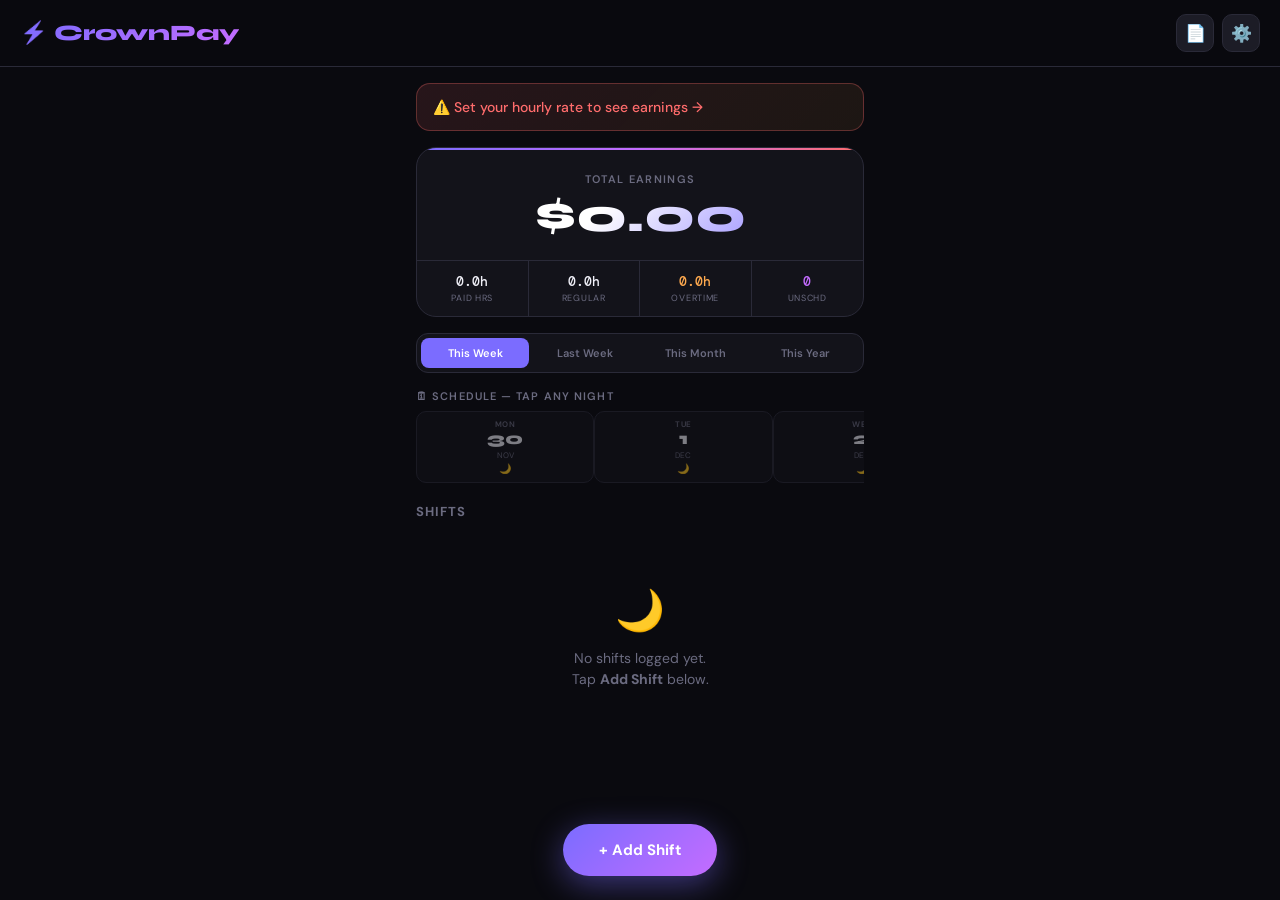
==== index.html @ 30f180b4 "Add files via upload" ====
<!DOCTYPE html>
<html lang="en">
<head>
<meta charset="UTF-8">
<meta name="viewport" content="width=device-width, initial-scale=1.0, viewport-fit=cover">
<meta name="apple-mobile-web-app-capable" content="yes">
<meta name="apple-mobile-web-app-status-bar-style" content="black-translucent">
<meta name="apple-mobile-web-app-title" content="CrownPay">
<meta name="theme-color" content="#0a0a0f">
<title>CrownPay</title>
<link href="https://fonts.googleapis.com/css2?family=DM+Mono:wght@400;500&family=Syne:wght@700;800&family=DM+Sans:wght@400;500;600&display=swap" rel="stylesheet">
<style>
  :root {
    --bg:#0a0a0f;--surface:#13131a;--surface2:#1c1c26;--border:#2a2a38;
    --text:#f0f0f8;--muted:#6b6b80;--accent:#7b6cff;--accent2:#ff6c6c;
    --green:#4fffb0;--orange:#ffaa4f;--purple:#c46cff;
    --safe-top:env(safe-area-inset-top,0px);--safe-bot:env(safe-area-inset-bottom,0px);
  }
  *{box-sizing:border-box;margin:0;padding:0;-webkit-tap-highlight-color:transparent}
  body{font-family:'DM Sans',sans-serif;background:var(--bg);color:var(--text);min-height:100dvh;overflow-x:hidden}
  .header{position:sticky;top:0;z-index:100;background:rgba(10,10,15,.85);backdrop-filter:blur(20px);-webkit-backdrop-filter:blur(20px);padding:calc(var(--safe-top) + 14px) 20px 14px;border-bottom:1px solid var(--border);display:flex;align-items:center;justify-content:space-between}
  .header h1{font-family:'Syne',sans-serif;font-size:22px;font-weight:800;background:linear-gradient(135deg,var(--accent),var(--purple));-webkit-background-clip:text;-webkit-text-fill-color:transparent;background-clip:text}
  .icon-btn{width:38px;height:38px;border-radius:10px;background:var(--surface2);border:1px solid var(--border);color:var(--text);font-size:17px;display:flex;align-items:center;justify-content:center;cursor:pointer}
  .icon-btn:active{background:var(--border)}
  .main{padding:16px 16px calc(100px + var(--safe-bot));display:flex;flex-direction:column;gap:16px;max-width:480px;margin:0 auto}
  .rate-warning{background:linear-gradient(135deg,rgba(255,108,108,.12),rgba(255,170,79,.08));border:1px solid rgba(255,108,108,.3);border-radius:14px;padding:14px 16px;display:flex;align-items:center;gap:10px;cursor:pointer}
  .rate-warning span{font-size:14px;color:var(--accent2);font-weight:500}
  .summary-card{background:var(--surface);border:1px solid var(--border);border-radius:20px;overflow:hidden;position:relative}
  .summary-card::before{content:'';position:absolute;top:0;left:0;right:0;height:2px;background:linear-gradient(90deg,var(--accent),var(--purple),var(--accent2))}
  .summary-top{padding:24px 20px 20px;text-align:center}
  .summary-label{font-size:11px;font-weight:600;letter-spacing:.12em;text-transform:uppercase;color:var(--muted);margin-bottom:6px}
  .summary-amount{font-family:'Syne',sans-serif;font-size:48px;font-weight:800;line-height:1;background:linear-gradient(135deg,#fff 40%,var(--accent));-webkit-background-clip:text;-webkit-text-fill-color:transparent;background-clip:text}
  .summary-stats{display:grid;grid-template-columns:repeat(4,1fr);border-top:1px solid var(--border)}
  .stat-cell{padding:12px 8px;text-align:center;border-right:1px solid var(--border)}
  .stat-cell:last-child{border-right:none}
  .stat-val{font-family:'DM Mono',monospace;font-size:13px;font-weight:500;color:var(--text)}
  .stat-val.ot{color:var(--orange)}.stat-val.unsc{color:var(--purple)}
  .stat-lbl{font-size:9px;color:var(--muted);text-transform:uppercase;letter-spacing:.08em;margin-top:2px}
  .period-tabs{display:grid;grid-template-columns:repeat(4,1fr);background:var(--surface);border:1px solid var(--border);border-radius:12px;padding:4px;gap:2px}
  .period-tab{padding:8px 4px;text-align:center;border-radius:8px;font-size:11px;font-weight:600;color:var(--muted);cursor:pointer;user-select:none;transition:all .15s}
  .period-tab.active{background:var(--accent);color:#fff}
  .strip-label{font-size:11px;font-weight:600;letter-spacing:.1em;text-transform:uppercase;color:var(--muted);margin-bottom:8px}
  .strip-scroll{display:flex;overflow-x:auto;padding-bottom:4px;scrollbar-width:none;scroll-snap-type:x mandatory;-webkit-overflow-scrolling:touch}
  .strip-scroll::-webkit-scrollbar{display:none}
  .strip-week{flex-shrink:0;width:calc(100vw - 32px);display:flex;scroll-snap-align:start}
  .strip-day{flex-shrink:0;width:calc((100vw - 32px)/7);height:72px;background:var(--surface);border:1px solid var(--border);border-radius:10px;display:flex;flex-direction:column;align-items:center;justify-content:center;gap:1px;cursor:pointer;transition:transform .1s}
  .strip-day:active{transform:scale(.93)}
  .strip-day.today{border-color:var(--accent)}
  .strip-day.strip-past{opacity:.5}
  .strip-day.strip-logged{border-color:var(--green);background:rgba(79,255,176,.08)}
  .strip-day.strip-ot{border-color:var(--purple);background:rgba(196,108,255,.08)}
  .strip-day.strip-b{opacity:.3}
  .strip-dow{font-size:8px;font-weight:600;color:var(--muted);letter-spacing:.04em}
  .strip-num{font-family:'Syne',sans-serif;font-size:17px;font-weight:800;line-height:1.1}
  .strip-mon{font-size:8px;color:var(--muted)}
  .strip-moon{font-size:10px;margin-top:1px}
  .section-header{font-size:13px;font-weight:700;letter-spacing:.08em;text-transform:uppercase;color:var(--muted)}
  .shift-card{background:var(--surface);border:1px solid var(--border);border-radius:16px;padding:14px;display:flex;gap:12px;align-items:center;position:relative;overflow:hidden;cursor:pointer;margin-bottom:10px;transition:transform .1s}
  .shift-card:active{transform:scale(.98)}
  .shift-card.unscheduled{border-color:rgba(196,108,255,.35)}
  .shift-card.unscheduled::before,.shift-card.has-ot::before{content:'';position:absolute;left:0;top:0;bottom:0;width:3px}
  .shift-card.unscheduled::before{background:var(--purple)}
  .shift-card.has-ot::before{background:var(--orange)}
  .date-badge{flex-shrink:0;width:46px;text-align:center}
  .date-badge .dow{font-size:9px;font-weight:700;color:var(--muted);letter-spacing:.1em}
  .date-badge .day{font-family:'Syne',sans-serif;font-size:24px;font-weight:800;line-height:1.1}
  .date-badge .mon{font-size:9px;color:var(--muted)}
  .shift-divider{width:1px;background:var(--border);align-self:stretch;flex-shrink:0}
  .shift-info{flex:1;min-width:0}
  .shift-time{font-size:14px;font-weight:600;display:flex;align-items:center;gap:6px;flex-wrap:wrap}
  .badge{font-size:9px;font-weight:700;padding:2px 7px;border-radius:20px}
  .badge-ot{background:rgba(255,170,79,.15);color:var(--orange);border:1px solid rgba(255,170,79,.3)}
  .badge-unsc{background:rgba(196,108,255,.15);color:var(--purple);border:1px solid rgba(196,108,255,.3)}
  .shift-hrs{font-size:12px;color:var(--muted);margin-top:3px;font-family:'DM Mono',monospace}
  .shift-note{font-size:11px;color:var(--muted);margin-top:2px;white-space:nowrap;overflow:hidden;text-overflow:ellipsis}
  .shift-pay{text-align:right;flex-shrink:0}
  .shift-pay-amount{font-family:'Syne',sans-serif;font-size:16px;font-weight:700}
  .shift-pay-type{font-size:9px;color:var(--muted);margin-top:2px}
  .empty{text-align:center;padding:48px 20px;color:var(--muted)}
  .empty .emoji{font-size:40px;margin-bottom:12px}
  .empty p{font-size:14px;line-height:1.5}
  .fab{position:fixed;bottom:calc(24px + var(--safe-bot));left:50%;transform:translateX(-50%);z-index:200;background:linear-gradient(135deg,var(--accent),var(--purple));color:#fff;border:none;font-family:'DM Sans',sans-serif;font-size:15px;font-weight:700;padding:16px 36px;border-radius:100px;cursor:pointer;box-shadow:0 8px 32px rgba(123,108,255,.45);display:flex;align-items:center;gap:8px;white-space:nowrap}
  .fab:active{transform:translateX(-50%) scale(.96)}
  .modal-overlay{position:fixed;inset:0;z-index:300;background:rgba(0,0,0,.7);backdrop-filter:blur(6px);-webkit-backdrop-filter:blur(6px);display:flex;align-items:flex-end;justify-content:center;opacity:0;pointer-events:none;transition:opacity .25s}
  .modal-overlay.open{opacity:1;pointer-events:all}
  .modal{width:100%;max-width:480px;background:var(--surface);border-radius:24px 24px 0 0;border:1px solid var(--border);border-bottom:none;padding-bottom:var(--safe-bot);transform:translateY(100%);transition:transform .3s cubic-bezier(.32,.72,0,1);max-height:92dvh;display:flex;flex-direction:column}
  .modal-overlay.open .modal{transform:translateY(0)}
  .modal-handle{width:36px;height:4px;background:var(--border);border-radius:2px;margin:12px auto 0}
  .modal-header{display:flex;align-items:center;justify-content:space-between;padding:16px 20px 12px;border-bottom:1px solid var(--border);flex-shrink:0}
  .modal-title{font-family:'Syne',sans-serif;font-size:18px;font-weight:800}
  .modal-close{width:32px;height:32px;border-radius:50%;background:var(--surface2);border:none;color:var(--muted);font-size:18px;cursor:pointer;display:flex;align-items:center;justify-content:center}
  .modal-body{overflow-y:auto;-webkit-overflow-scrolling:touch;padding:16px 20px;flex:1;display:flex;flex-direction:column;gap:16px;min-height:0}
  .form-group{display:flex;flex-direction:column;gap:6px}
  .form-label{font-size:11px;font-weight:700;letter-spacing:.1em;text-transform:uppercase;color:var(--muted)}
  .form-input{background:var(--surface2);border:1px solid var(--border);border-radius:12px;padding:13px 14px;color:var(--text);font-size:16px;font-family:'DM Sans',sans-serif;width:100%;outline:none;-webkit-appearance:none}
  .form-input:focus{border-color:var(--accent)}
  .form-row{display:grid;grid-template-columns:1fr 1fr;gap:10px}
  .pay-preview{background:var(--surface2);border:1px solid var(--border);border-radius:14px;padding:16px;display:flex;justify-content:space-between;align-items:center}
  .pay-preview-label{font-size:10px;text-transform:uppercase;letter-spacing:.1em;color:var(--muted)}
  .pay-preview-amount{font-family:'Syne',sans-serif;font-size:32px;font-weight:800}
  .pay-preview-note{font-size:11px;color:var(--muted);margin-top:4px}
  .pay-preview-hrs-val{font-family:'DM Mono',monospace;font-size:18px;font-weight:500;text-align:right}
  .toggle-row{background:var(--surface2);border:1px solid var(--border);border-radius:14px;padding:14px;display:flex;align-items:center;justify-content:space-between;gap:12px;cursor:pointer}
  .toggle-title{font-size:14px;font-weight:600}
  .toggle-desc{font-size:11px;color:var(--muted);margin-top:2px}
  .toggle-switch{width:48px;height:28px;border-radius:14px;background:var(--border);position:relative;flex-shrink:0;transition:background .2s}
  .toggle-switch.on{background:var(--purple)}
  .toggle-switch::after{content:'';position:absolute;top:3px;left:3px;width:22px;height:22px;border-radius:50%;background:#fff;transition:transform .2s}
  .toggle-switch.on::after{transform:translateX(20px)}
  .crew-indicator{display:flex;align-items:center;gap:6px;padding:8px 12px;border-radius:8px;font-size:12px;font-weight:500}
  .crew-indicator.scheduled{background:rgba(79,255,176,.08);color:var(--green)}
  .crew-indicator.off{background:rgba(107,107,128,.12);color:var(--muted)}
  .btn-row{display:flex;gap:10px;margin-top:4px}
  .btn{flex:1;padding:15px;border-radius:14px;font-family:'DM Sans',sans-serif;font-size:15px;font-weight:700;border:none;cursor:pointer}
  .btn:active{opacity:.8}
  .btn-primary{background:linear-gradient(135deg,var(--accent),var(--purple));color:#fff}
  .btn-secondary{background:var(--surface2);border:1px solid var(--border);color:var(--text)}
  .btn-danger{background:rgba(255,108,108,.15);border:1px solid rgba(255,108,108,.3);color:var(--accent2)}
  .rate-input-row{display:flex;align-items:center;gap:4px;background:var(--surface2);border:1px solid var(--border);border-radius:12px;padding:10px 14px}
  .rate-symbol{font-family:'Syne',sans-serif;font-size:24px;color:var(--muted)}
  .rate-input{flex:1;background:none;border:none;outline:none;font-family:'Syne',sans-serif;font-size:30px;font-weight:800;color:var(--text);width:100%}
  .rules-grid{display:flex;flex-direction:column;gap:8px}
  .rule-row{display:flex;align-items:center;gap:10px;padding:10px 12px;background:var(--surface2);border-radius:10px}
  .rule-icon{font-size:16px;width:24px;text-align:center}
  .rule-title{font-size:13px;font-weight:600}
  .rule-detail{font-size:11px;color:var(--muted);margin-top:1px}
  .preview-table{display:flex;flex-direction:column;gap:6px}
  .preview-row{display:flex;justify-content:space-between;align-items:center;padding:10px 12px;background:var(--surface2);border-radius:10px}
  .preview-row-label{font-size:13px;color:var(--muted)}
  .preview-row-val{font-family:'DM Mono',monospace;font-size:13px;font-weight:500}
  .section-divider{height:1px;background:var(--border)}
  .text-purple{color:var(--purple)}

  /* ── Union-Style Calendar ── */
  .cal-wrap { display: flex; flex-direction: column; background: #f7f5f0; border-radius: 14px; overflow: hidden; border: 2px solid #333; }
  .cal-header { display: flex; align-items: center; justify-content: space-between; padding: 10px 12px 8px; background: #f7f5f0; }
  .cal-title { font-family: 'Syne', sans-serif; font-size: 18px; font-weight: 800; color: #111; }
  .cal-nav { display: flex; gap: 6px; }
  .cal-nav-btn { width: 30px; height: 30px; border-radius: 6px; background: #ebe9e4; border: 1px solid #bbb; color: #111; font-size: 16px; cursor: pointer; display: flex; align-items: center; justify-content: center; font-weight: 700; }
  .cal-nav-btn:active { background: #d5d3ce; }
  .cal-dow-row { display: grid; grid-template-columns: repeat(7, 1fr); border-top: 2px solid #333; border-bottom: 1px solid #ccc; background: #ebe9e4; }
  .cal-dow { text-align: center; font-size: 9px; font-weight: 800; color: #444; letter-spacing: 0.06em; padding: 5px 0; border-right: 1px solid #bbb; }
  .cal-dow:last-child { border-right: none; }
  .cal-grid { display: grid; grid-template-columns: repeat(7, 1fr); border-top: 1px solid #bbb; }
  .cal-day { aspect-ratio: 1/1; width: 100%; min-width: 0; display: flex; flex-direction: column; align-items: center; justify-content: center; gap: 1px; cursor: pointer; position: relative; border-right: 1px solid #ddd; border-bottom: 1px solid #ddd; background: #f7f5f0; overflow: hidden; transition: opacity 0.1s; }
  .cal-day:nth-child(7n) { border-right: none; }
  .cal-day:active { opacity: 0.6; }
  .cal-day.cal-empty { background: #edeae4; cursor: default; pointer-events: none; }
  .cal-day.today { box-shadow: inset 0 0 0 2px #7b6cff; }
  .cal-day.a-crew { background: #fff0f0; }
  .cal-day.a-crew .cal-day-num { color: #cc0000; }
  .cal-day.a-logged { background: #fff0f0; }
  .cal-day.a-logged .cal-day-num { color: #cc0000; }
  .cal-day.b-crew { background: #f0f3ff; }
  .cal-day.b-crew .cal-day-num { color: #0044cc; }
  .cal-day.ot-day { background: #fffae8; box-shadow: inset 0 0 0 2px #cc9900; }
  .cal-day.ot-day .cal-day-num { color: #886600; }
  .cal-day-num { font-family: 'Syne', sans-serif; font-size: 14px; font-weight: 800; line-height: 1; }
  .cal-day-pay { font-size: 6px; font-weight: 700; color: #555; font-family: 'DM Mono', monospace; line-height: 1.3; }
  .cal-day-icon { font-size: 8px; line-height: 1; }
  .cal-legend { display: flex; gap: 10px; flex-wrap: wrap; padding: 8px 12px; background: #ebe9e4; border-top: 1px solid #ccc; justify-content: center; }
  .cal-legend-item { display: flex; align-items: center; gap: 4px; font-size: 9px; color: #444; font-weight: 600; }
  .cal-legend-dot { width: 8px; height: 8px; border-radius: 50%; flex-shrink: 0; }

  /* ── Paystub ── */
  .ps-wrap { background: #f7f5f0; color: #111; border-radius: 14px; overflow: hidden; border: 2px solid #333; font-family: 'DM Sans', sans-serif; flex-shrink: 0; }
  .ps-banner { background: linear-gradient(180deg, #c4a55a, #b39248); padding: 18px 16px; text-align: center; border-bottom: 2px solid #333; }
  .ps-banner-title { font-family: 'Syne', sans-serif; font-size: 24px; font-weight: 800; color: #1a4a1a; letter-spacing: 0.02em; }
  .ps-banner-sub { font-size: 9px; color: #1a4a1a; margin-top: 2px; font-weight: 600; }
  .ps-company { padding: 8px 12px; font-size: 10px; text-align: center; color: #333; background: #f7f5f0; border-bottom: 1px solid #ccc; }
  .ps-section-title { background: #c4a55a; color: #1a1a1a; padding: 6px 12px; font-size: 11px; font-weight: 800; letter-spacing: 0.05em; text-align: center; border-bottom: 1px solid #333; }
  .ps-grid-header { display: grid; padding: 6px 12px; font-size: 10px; font-weight: 700; color: #333; border-bottom: 1px solid #ccc; background: #ebe9e4; }
  .ps-grid-row { display: grid; padding: 5px 12px; font-size: 11px; color: #111; border-bottom: 1px solid #e5e3de; }
  .ps-grid-row:nth-child(even) { background: #f0eee8; }
  .ps-grid-row.total { font-weight: 800; border-top: 2px solid #333; background: #ebe9e4 !important; }
  .ps-info-grid { grid-template-columns: 1fr 1fr; gap: 8px; }
  .ps-check-grid { grid-template-columns: 1fr 1fr 1fr; gap: 4px; }
  .ps-earn-header { grid-template-columns: 1.5fr 1fr 1fr; }
  .ps-earn-row { grid-template-columns: 1.5fr 1fr 1fr; }
  .ps-ded-header { grid-template-columns: 2fr 1fr; }
  .ps-ded-row { grid-template-columns: 2fr 1fr; }
  .ps-label { font-size: 9px; color: #666; text-transform: uppercase; letter-spacing: 0.05em; }
  .ps-value { font-size: 12px; color: #111; font-weight: 600; }
  .ps-numeric { text-align: right; font-family: 'DM Mono', monospace; }
  .ps-net-pay {
    background: #1a4a1a; color: #fff; padding: 14px 16px; text-align: center;
    border-top: 2px solid #333;
  }
  .ps-net-pay-label { font-size: 10px; letter-spacing: 0.1em; opacity: 0.85; }
  .ps-net-pay-amount { font-family: 'Syne', sans-serif; font-size: 30px; font-weight: 800; margin-top: 2px; }
  .ps-note { font-size: 10px; color: #888; padding: 8px 12px; background: #ebe9e4; border-top: 1px solid #ccc; text-align: center; font-style: italic; }
</style>
</head>
<body>

<div class="header">
  <h1>⚡ CrownPay</h1>
  <div style="display:flex; gap:8px;">
    <button class="icon-btn" onclick="openPaystub()" title="Paystub">📄</button>
    <button class="icon-btn" onclick="openSettings()" title="Settings">⚙️</button>
  </div>
</div>

<div class="main">
  <div class="rate-warning" id="rateWarning" onclick="openSettings()" style="display:none">
    <span>⚠️ Set your hourly rate to see earnings →</span>
  </div>

  <div class="summary-card">
    <div class="summary-top">
      <div class="summary-label">Total Earnings</div>
      <div class="summary-amount" id="totalEarnings">$0.00</div>
    </div>
    <div class="summary-stats">
      <div class="stat-cell"><div class="stat-val" id="statPaidHrs">0.0h</div><div class="stat-lbl">Paid Hrs</div></div>
      <div class="stat-cell"><div class="stat-val" id="statRegHrs">0.0h</div><div class="stat-lbl">Regular</div></div>
      <div class="stat-cell"><div class="stat-val ot" id="statOtHrs">0.0h</div><div class="stat-lbl">Overtime</div></div>
      <div class="stat-cell"><div class="stat-val unsc" id="statUnsc">0</div><div class="stat-lbl">Unschd</div></div>
    </div>
  </div>

  <div class="period-tabs" id="periodTabs">
    <div class="period-tab active" data-period="week">This Week</div>
    <div class="period-tab" data-period="last">Last Week</div>
    <div class="period-tab" data-period="month">This Month</div>
    <div class="period-tab" data-period="year">This Year</div>
  </div>

  <div id="scheduleContainer">
    <!-- Filled dynamically: strip or calendar depending on period -->
  </div>

  <div class="section-header">Shifts</div>
  <div id="shiftList"></div>
</div>

<button class="fab" onclick="openAddShift()">+ Add Shift</button>

<!-- Shift Modal -->
<div class="modal-overlay" id="shiftModal">
  <div class="modal">
    <div class="modal-handle"></div>
    <div class="modal-header">
      <div class="modal-title" id="shiftModalTitle">Add Shift</div>
      <button class="modal-close" onclick="closeShiftModal()">✕</button>
    </div>
    <div class="modal-body">
      <div class="pay-preview">
        <div>
          <div class="pay-preview-label">Estimated Pay</div>
          <div class="pay-preview-amount" id="previewAmount">$0.00</div>
          <div class="pay-preview-note" id="previewNote">Set your rate in Settings</div>
        </div>
        <div>
          <div class="pay-preview-label">Paid Hrs</div>
          <div class="pay-preview-hrs-val" id="previewHrs">0.0h</div>
        </div>
      </div>
      <div class="form-group">
        <div class="form-label">Shift Date (Night Starting)</div>
        <input type="date" class="form-input" id="shiftDate">
        <div class="crew-indicator scheduled" id="crewIndicator"><span>✓</span> A Crew scheduled night</div>
      </div>
      <div class="form-row">
        <div class="form-group">
          <div class="form-label">Start Time</div>
          <input type="time" class="form-input" id="shiftStart" value="18:00">
        </div>
        <div class="form-group">
          <div class="form-label">End Time</div>
          <input type="time" class="form-input" id="shiftEnd" value="06:00">
        </div>
      </div>
      <div class="toggle-row" onclick="toggleUnscheduled()">
        <div>
          <div class="toggle-title text-purple">⭐ Unscheduled Day</div>
          <div class="toggle-desc">Called in on a day off — paid at 1.75×</div>
        </div>
        <div class="toggle-switch" id="unscheduledSwitch"></div>
      </div>
      <div class="form-group">
        <div class="form-label">Note (optional)</div>
        <input type="text" class="form-input" id="shiftNote" placeholder="e.g. Holiday call-in...">
      </div>
      <div class="btn-row">
        <button class="btn btn-secondary" onclick="closeShiftModal()">Cancel</button>
        <button class="btn btn-primary" onclick="saveShift()">Save Shift</button>
      </div>
      <button class="btn btn-danger" id="shiftDeleteBtn" onclick="deleteShift()" style="display:none;width:100%;margin-top:4px">🗑 Delete Shift</button>
    </div>
  </div>
</div>

<!-- Settings Modal -->
<div class="modal-overlay" id="settingsModal">
  <div class="modal">
    <div class="modal-handle"></div>
    <div class="modal-header">
      <div class="modal-title">⚙️ Settings</div>
      <button class="modal-close" onclick="closeSettings()">✕</button>
    </div>
    <div class="modal-body">
      <div class="form-group">
        <div class="form-label">Your Hourly Rate</div>
        <div class="rate-input-row">
          <div class="rate-symbol">$</div>
          <input type="number" class="rate-input" id="rateInput" placeholder="0.00" step="0.01" min="0" inputmode="decimal">
        </div>
      </div>
      <div>
        <div class="form-label" style="margin-bottom:8px">Pay Preview</div>
        <div class="preview-table" id="previewTable"></div>
      </div>
      <div class="section-divider"></div>
      <div>
        <div class="form-label" style="margin-bottom:8px">Union Rules</div>
        <div class="rules-grid">
          <div class="rule-row"><div class="rule-icon">🌙</div><div><div class="rule-title">Shift Hours</div><div class="rule-detail">6 PM → 6 AM (12 hrs gross)</div></div></div>
          <div class="rule-row"><div class="rule-icon">☕</div><div><div class="rule-title">Unpaid Break</div><div class="rule-detail">30 min deducted → 11.5 hrs paid</div></div></div>
          <div class="rule-row"><div class="rule-icon">⚡</div><div><div class="rule-title">Overtime</div><div class="rule-detail">1.5× after 8 hrs/shift</div></div></div>
          <div class="rule-row"><div class="rule-icon">⭐</div><div><div class="rule-title">Unscheduled Day</div><div class="rule-detail">1.75× flat rate for full shift</div></div></div>
          <div class="rule-row"><div class="rule-icon">📅</div><div><div class="rule-title">Pay Period</div><div class="rule-detail">Monday → Sunday</div></div></div>
          <div class="rule-row"><div class="rule-icon">🔄</div><div><div class="rule-title">A Crew Rotation</div><div class="rule-detail">4 ON / 4 OFF from May 14, 2026</div></div></div>
        </div>
      </div>
      <div class="btn-row">
        <button class="btn btn-secondary" onclick="closeSettings()">Cancel</button>
        <button class="btn btn-primary" onclick="saveSettings()">Save</button>
      </div>
      <div class="section-divider"></div>
      <div>
        <div class="form-label" style="margin-bottom:8px">Danger Zone</div>
        <div style="background:var(--surface2);border:1px solid var(--border);border-radius:12px;padding:14px;display:flex;flex-direction:column;gap:8px;margin-bottom:10px">
          <div style="display:flex;align-items:center;gap:8px">
            <span style="font-size:16px">💾</span>
            <div>
              <div style="font-size:13px;font-weight:600">Backup & Restore</div>
              <div style="font-size:11px;color:var(--muted);margin-top:1px">Export your shifts or import a backup</div>
            </div>
          </div>
          <div style="display:flex;gap:8px">
            <button class="btn btn-secondary" style="flex:1" onclick="exportData()">📤 Export</button>
            <button class="btn btn-secondary" style="flex:1" onclick="document.getElementById('importFile').click()">📥 Import</button>
          </div>
          <input type="file" id="importFile" accept=".json" style="display:none" onchange="importData(event)">
        </div>
        <div style="background:rgba(255,108,108,.06);border:1px solid rgba(255,108,108,.2);border-radius:12px;padding:14px;display:flex;flex-direction:column;gap:8px">
          <div style="display:flex;align-items:center;gap:8px">
            <span style="font-size:16px">🗑</span>
            <div>
              <div style="font-size:13px;font-weight:600;color:var(--accent2)">Reset All Data</div>
              <div style="font-size:11px;color:var(--muted);margin-top:1px">Permanently deletes all shifts and your hourly rate</div>
            </div>
          </div>
          <button class="btn btn-danger" style="width:100%" onclick="resetAllData()">🗑 Reset Everything</button>
        </div>
      </div>
    </div>
  </div>
</div>

<script>
let state = { hourlyRate:0, shifts:[], period:'week', prevPeriod:'week', editingId:null, unscheduled:false, calMonth:new Date().getMonth(), calYear:new Date().getFullYear() };
const CREW_ANCHOR = new Date(2026,4,14);

function startOfDay(d){ return new Date(d.getFullYear(),d.getMonth(),d.getDate()); }

function isScheduledDay(date){
  const diff = Math.round((startOfDay(date) - startOfDay(CREW_ANCHOR))/86400000);
  return (((diff%8)+8)%8)<4;
}

function dateToStr(d){
  return `${d.getFullYear()}-${String(d.getMonth()+1).padStart(2,'0')}-${String(d.getDate()).padStart(2,'0')}`;
}

function getShiftByDate(dateStr){
  return state.shifts.find(s=>s.date===dateStr&&!s.isUnscheduled);
}

function calcPaidHours(startStr,endStr){
  const [sh,sm]=startStr.split(':').map(Number);
  const [eh,em]=endStr.split(':').map(Number);
  let gross=(eh*60+em)-(sh*60+sm);
  if(gross<=0) gross+=1440;
  return Math.max(0,gross/60-0.5);
}

function calcEarnings(paidHours,rate,isScheduled){
  if(!rate||rate<=0) return 0;
  if(!isScheduled) return paidHours*rate*1.75;
  if(paidHours<=8) return paidHours*rate;
  return (8*rate)+((paidHours-8)*rate*1.5);
}

function otHours(paidHours,isUnscheduled){
  return isUnscheduled?0:Math.max(0,paidHours-8);
}

function getThisWeekMonday(){
  const today=startOfDay(new Date());
  const day=today.getDay();
  const diff=day===0?-6:1-day;
  return new Date(today.getTime()+diff*86400000);
}

function filterShifts(shifts,period){
  const today=startOfDay(new Date());
  const mon=getThisWeekMonday();
  const nextMon=new Date(mon.getTime()+7*86400000);
  const lastMon=new Date(mon.getTime()-7*86400000);
  const now=new Date();
  return shifts.filter(s=>{
    const d=startOfDay(new Date(s.date+'T12:00:00'));
    switch(period){
      case 'week':  return d>=mon&&d<nextMon; // full week including future shifts
      case 'last':  return d>=lastMon&&d<mon;
      case 'month': return d>=new Date(now.getFullYear(),now.getMonth(),1)&&d<=today;
      case 'year':  return d>=new Date(now.getFullYear(),0,1)&&d<=today;
      default: return true;
    }
  });
}

function save(){
  localStorage.setItem('crownpay_shifts',JSON.stringify(state.shifts));
  localStorage.setItem('crownpay_rate',String(state.hourlyRate));
}

function load(){
  const r=localStorage.getItem('crownpay_rate');
  if(r) state.hourlyRate=parseFloat(r);
  const s=localStorage.getItem('crownpay_shifts');
  if(s) state.shifts=JSON.parse(s);
}

function autoPopulateCrewShifts(){
  const today=startOfDay(new Date());
  const start=new Date(today.getFullYear(),0,1);
  const end=new Date(today.getFullYear(),today.getMonth()+2,0);
  let cur=new Date(start);
  while(cur<=end){
    if(isScheduledDay(cur)){
      const dateStr=dateToStr(cur);
      if(!state.shifts.find(s=>s.date===dateStr&&!s.isUnscheduled)){
        state.shifts.push({
          id:crypto.randomUUID(),date:dateStr,
          startTime:'18:00',endTime:'06:00',
          startDisplay:'6:00 PM',endDisplay:'6:00 AM',
          paidHours:11.5,isUnscheduled:false,note:'',
        });
      }
    }
    cur=new Date(cur.getTime()+86400000);
  }
  state.shifts.sort((a,b)=>new Date(a.date)-new Date(b.date));
}

function fmt(n){ return new Intl.NumberFormat('en-US',{style:'currency',currency:'USD'}).format(n); }

function fmtDate(dateStr){
  const d=new Date(dateStr+'T12:00:00');
  return {
    dow:d.toLocaleDateString('en-US',{weekday:'short'}).toUpperCase(),
    day:d.getDate(),
    mon:d.toLocaleDateString('en-US',{month:'short'}).toUpperCase(),
  };
}

function renderSummary(){
  const visible=filterShifts(state.shifts,state.period);
  let te=0,tp=0,tr=0,tot=0,uc=0;
  visible.forEach(s=>{
    te+=calcEarnings(s.paidHours,state.hourlyRate,!s.isUnscheduled);
    tp+=s.paidHours;
    const ot=otHours(s.paidHours,s.isUnscheduled);
    tot+=ot;
    tr+=s.isUnscheduled?s.paidHours:Math.min(s.paidHours,8);
    if(s.isUnscheduled) uc++;
  });
  document.getElementById('totalEarnings').textContent=fmt(te);
  document.getElementById('statPaidHrs').textContent=tp.toFixed(1)+'h';
  document.getElementById('statRegHrs').textContent=tr.toFixed(1)+'h';
  document.getElementById('statOtHrs').textContent=tot.toFixed(1)+'h';
  document.getElementById('statUnsc').textContent=uc;
  document.getElementById('rateWarning').style.display=state.hourlyRate>0?'none':'flex';
}

function renderSchedule(){
  if(state.period==='month'){
    renderCalendar();
  } else {
    // Only re-render strip if not already showing, otherwise just scroll
    const existing=document.getElementById('scheduleStrip');
    if(!existing){
      renderStrip();
    } else {
      scrollStripToPeriod();
    }
  }
}

function scrollStripToPeriod(){
  const thisMonday=getThisWeekMonday();
  const targetDate = state.period==='last'
    ? new Date(thisMonday.getTime()-7*86400000)
    : startOfDay(new Date());
  const targetMs=startOfDay(targetDate).getTime();
  // Find the week div that contains the target date
  const allWeeks=document.querySelectorAll('.strip-week');
  allWeeks.forEach(w=>{
    const days=w.querySelectorAll('.strip-day');
    days.forEach(d=>{
      const onclick=d.getAttribute('onclick')||'';
      const match=onclick.match(/'(\d{4}-\d{2}-\d{2})'/);
      if(match){
        const dayMs=startOfDay(new Date(match[1]+'T12:00:00')).getTime();
        if(dayMs===targetMs){
          w.scrollIntoView({inline:'start',block:'nearest',behavior:'smooth'});
        }
      }
    });
  });
}

function renderStrip(){
  const container=document.getElementById('scheduleContainer');
  container.innerHTML=`<div class="strip-label">🗓 Schedule — Tap Any Night</div><div class="strip-scroll" id="scheduleStrip"></div>`;
  const strip=document.getElementById('scheduleStrip');
  const today=startOfDay(new Date());
  const todayMs=today.getTime();
  // Determine which date to snap to based on period
  const snapToDate = state.period==='last'
    ? new Date(getThisWeekMonday().getTime() - 7*86400000)
    : today;
  const snapMs = startOfDay(snapToDate).getTime();
  const start=new Date(today.getFullYear(),today.getMonth()-1,1);
  const end=new Date(today.getFullYear(),today.getMonth()+3,0);
  const firstMon=new Date(start);
  const sd=firstMon.getDay();
  firstMon.setDate(firstMon.getDate()-(sd===0?6:sd-1));
  const weeks=[];
  let cur=new Date(firstMon);
  while(cur<=end){
    const week=[];
    for(let i=0;i<7;i++){week.push(new Date(cur));cur=new Date(cur.getTime()+86400000);}
    weeks.push(week);
  }
  let html='';
  let todayWi=0;
  let snapWi=0;
  weeks.forEach((week,wi)=>{
    html+=`<div class="strip-week" id="week-${wi}">`;
    week.forEach(d=>{
      const ms=d.getTime();
      const isToday=ms===todayMs;
      const isPast=ms<todayMs;
      if(isToday) todayWi=wi;
      if(startOfDay(d).getTime()===snapMs) snapWi=wi;
      const dateStr=dateToStr(d);
      const isA=isScheduledDay(d);
      const logged=getShiftByDate(dateStr);
      const unsc=state.shifts.find(s=>s.date===dateStr&&s.isUnscheduled);
      const dow=d.toLocaleDateString('en-US',{weekday:'short'}).toUpperCase();
      const day=d.getDate();
      const mon=d.toLocaleDateString('en-US',{month:'short'}).toUpperCase();
      let cls='strip-day',icon='—';
      if(unsc){cls+=' strip-ot';icon='⭐';}
      else if(isA&&logged){cls+=' strip-logged';icon='✓';}
      else if(isA){icon='🌙';if(isPast)cls+=' strip-past';}
      else{cls+=' strip-b';icon='·';}
      if(isToday) cls+=' today';
      html+=`<div class="${cls}" onclick="stripDayTapped('${dateStr}')">
        <div class="strip-dow">${dow}</div>
        <div class="strip-num">${day}</div>
        <div class="strip-mon">${mon}</div>
        <div class="strip-moon">${icon}</div>
      </div>`;
    });
    html+=`</div>`;
  });
  strip.innerHTML=html;
  requestAnimationFrame(()=>{
    const targetWi = state.period==='last' ? snapWi : todayWi;
    const el=document.getElementById('week-'+targetWi);
    if(el) el.scrollIntoView({inline:'start',block:'nearest',behavior:'smooth'});
  });
}

function calNav(dir){
  state.calMonth+=dir;
  if(state.calMonth>11){state.calMonth=0;state.calYear++;}
  if(state.calMonth<0){state.calMonth=11;state.calYear--;}
  renderCalendar();
}

function renderCalendar(){
  const container=document.getElementById('scheduleContainer');
  const today=startOfDay(new Date());
  const yr=state.calYear, mo=state.calMonth;
  const monthName=new Date(yr,mo,1).toLocaleDateString('en-US',{month:'long',year:'numeric'});

  // Days in month, first day of week (Mon=0)
  const firstDay=new Date(yr,mo,1);
  const lastDay=new Date(yr,mo+1,0);
  // getDay(): 0=Sun,1=Mon,...,6=Sat. We want Mon=0,Tue=1,...,Sun=6
  let startDow = (firstDay.getDay() + 6) % 7;
  const totalDays=lastDay.getDate();

  // Build grid cells
  const cells=[];
  for(let i=0;i<startDow;i++) cells.push(null); // empty
  for(let d=1;d<=totalDays;d++) cells.push(new Date(yr,mo,d));
  // Pad to complete last row
  while(cells.length%7!==0) cells.push(null);

  const dows=['MON','TUE','WED','THU','FRI','SAT','SUN'];

  let html=`<div class="cal-wrap">
    <div class="cal-header">
      <div class="cal-title">${monthName}</div>
      <div class="cal-nav">
        <button class="cal-nav-btn" onclick="calNav(-1)">‹</button>
        <button class="cal-nav-btn" onclick="calNav(1)">›</button>
      </div>
    </div>
    <div class="cal-dow-row">${dows.map(d=>`<div class="cal-dow">${d}</div>`).join('')}</div>
    <div class="cal-grid">`;

  cells.forEach(d=>{
    if(!d){html+=`<div class="cal-day cal-empty"></div>`;return;}
    const isToday=startOfDay(d).getTime()===today.getTime();
    const dateStr=dateToStr(d);
    const isA=isScheduledDay(d);
    const logged=getShiftByDate(dateStr);
    const unsc=state.shifts.find(s=>s.date===dateStr&&s.isUnscheduled);
    const isPast=startOfDay(d)<=today;

    let cls='cal-day';
    let icon='';
    let payStr='';

    if(unsc){
      cls+=' ot-day'; // yellow like union board
      icon='⭐';
      if(state.hourlyRate>0) payStr=fmtShort(calcEarnings(unsc.paidHours,state.hourlyRate,false));
    } else if(isA&&logged){
      cls+=' a-logged';
      icon='<span style="color:#007700;font-size:9px;font-weight:900">✓</span>';
      if(state.hourlyRate>0) payStr=fmtShort(calcEarnings(logged.paidHours,state.hourlyRate,true));
    } else if(isA){
      cls+=' a-crew';
      icon=isPast?'·':'🌙';
    } else {
      cls+=' b-crew';
      icon='';
    }
    if(isToday) cls+=' today';

    html+=`<div class="${cls}" onclick="stripDayTapped('${dateStr}')">
      <div class="cal-day-num">${d.getDate()}</div>
      ${icon?`<div class="cal-day-icon">${icon}</div>`:''}
      ${payStr?`<div class="cal-day-pay">${payStr}</div>`:''}
    </div>`;
  });

  html+=`</div>
    <div class="cal-legend">
      <div class="cal-legend-item"><div class="cal-legend-dot" style="background:rgba(255,80,80,0.5)"></div>A Crew</div>
      <div class="cal-legend-item"><div class="cal-legend-dot" style="background:rgba(80,140,255,0.5)"></div>B Crew</div>
      <div class="cal-legend-item"><div class="cal-legend-dot" style="background:var(--green)"></div>Logged</div>
      <div class="cal-legend-item"><div class="cal-legend-dot" style="background:var(--purple)"></div>Overtime</div>
    </div>
  </div>`;

  container.innerHTML=html;
}

function fmtShort(n){
  if(n>=1000) return '$'+Math.round(n/100)/10+'k';
  return '$'+Math.round(n);
}

function renderShifts(){
  const list=document.getElementById('shiftList');
  const header=document.querySelector('.section-header');
  // Hide shifts list in month view
  if(state.period==='month'){
    if(header) header.style.display='none';
    list.innerHTML='';
    return;
  }
  if(header) header.style.display='';
  const today=startOfDay(new Date());
  const visible=filterShifts(state.shifts,state.period)
    .filter(s=>state.period==='week' || startOfDay(new Date(s.date+'T12:00:00'))<=today)
    .sort((a,b)=>new Date(a.date)-new Date(b.date));
  if(visible.length===0){
    list.innerHTML=`<div class="empty"><div class="emoji">🌙</div><p>No shifts logged yet.<br>Tap <strong>Add Shift</strong> below.</p></div>`;
    return;
  }
  list.innerHTML=visible.map(s=>{
    const earnings=calcEarnings(s.paidHours,state.hourlyRate,!s.isUnscheduled);
    const ot=otHours(s.paidHours,s.isUnscheduled);
    const{dow,day,mon}=fmtDate(s.date);
    const badge=s.isUnscheduled?`<span class="badge badge-unsc">1.75×</span>`:ot>0?`<span class="badge badge-ot">OT</span>`:'';
    const otNote=(!s.isUnscheduled&&ot>0)?` (${ot.toFixed(1)}h OT)`:'';
    const cls=s.isUnscheduled?'unscheduled':ot>0?'has-ot':'';
    return `<div class="shift-card ${cls}" onclick="openEditShift('${s.id}')">
      <div class="date-badge"><div class="dow">${dow}</div><div class="day">${day}</div><div class="mon">${mon}</div></div>
      <div class="shift-divider"></div>
      <div class="shift-info">
        <div class="shift-time">${s.startDisplay}–${s.endDisplay} ${badge}</div>
        <div class="shift-hrs">${s.paidHours.toFixed(1)} paid hrs${otNote}</div>
        ${s.note?`<div class="shift-note">${s.note}</div>`:''}
      </div>
      <div class="shift-pay">
        <div class="shift-pay-amount">${fmt(earnings)}</div>
        <div class="shift-pay-type">${s.isUnscheduled?'Unscheduled':'Scheduled'}</div>
      </div>
    </div>`;
  }).join('');
}

function renderAll(){ renderSummary(); renderSchedule(); renderShifts(); }

document.getElementById('periodTabs').addEventListener('click',e=>{
  const tab=e.target.closest('.period-tab');
  if(!tab) return;
  document.querySelectorAll('.period-tab').forEach(t=>t.classList.remove('active'));
  tab.classList.add('active');
  state.prevPeriod=state.period;
  state.period=tab.dataset.period;
  // Reset calendar to current month when switching to month view
  if(state.period==='month'){ state.calMonth=new Date().getMonth(); state.calYear=new Date().getFullYear(); }
  renderSummary(); renderSchedule(); renderShifts();

});

function stripDayTapped(dateStr){
  const existing=state.shifts.find(s=>s.date===dateStr);
  if(existing){openEditShift(existing.id);return;}
  const isA=isScheduledDay(new Date(dateStr+'T12:00:00'));
  state.editingId=null; state.unscheduled=!isA;
  document.getElementById('shiftModalTitle').textContent='Add Shift';
  document.getElementById('shiftDate').value=dateStr;
  document.getElementById('shiftStart').value='18:00';
  document.getElementById('shiftEnd').value='06:00';
  document.getElementById('shiftNote').value='';
  document.getElementById('shiftDeleteBtn').style.display='none';
  document.getElementById('unscheduledSwitch').classList.toggle('on',!isA);
  updateCrewIndicator(); updateShiftPreview();
  document.getElementById('shiftModal').classList.add('open');
}

function todayStr(){
  const d=new Date();
  return `${d.getFullYear()}-${String(d.getMonth()+1).padStart(2,'0')}-${String(d.getDate()).padStart(2,'0')}`;
}

function openAddShift(){
  state.editingId=null; state.unscheduled=false;
  document.getElementById('shiftModalTitle').textContent='Add Shift';
  document.getElementById('shiftDate').value=todayStr();
  document.getElementById('shiftStart').value='18:00';
  document.getElementById('shiftEnd').value='06:00';
  document.getElementById('shiftNote').value='';
  document.getElementById('shiftDeleteBtn').style.display='none';
  document.getElementById('unscheduledSwitch').classList.remove('on');
  updateCrewIndicator(); updateShiftPreview();
  document.getElementById('shiftModal').classList.add('open');
}

function openEditShift(id){
  const s=state.shifts.find(s=>s.id===id);
  if(!s) return;
  state.editingId=id; state.unscheduled=s.isUnscheduled;
  document.getElementById('shiftModalTitle').textContent='Edit Shift';
  document.getElementById('shiftDate').value=s.date;
  document.getElementById('shiftStart').value=s.startTime;
  document.getElementById('shiftEnd').value=s.endTime;
  document.getElementById('shiftNote').value=s.note||'';
  document.getElementById('shiftDeleteBtn').style.display='block';
  document.getElementById('unscheduledSwitch').classList.toggle('on',s.isUnscheduled);
  updateCrewIndicator(); updateShiftPreview();
  document.getElementById('shiftModal').classList.add('open');
}

function closeShiftModal(){ document.getElementById('shiftModal').classList.remove('open'); }

function toggleUnscheduled(){
  state.unscheduled=!state.unscheduled;
  document.getElementById('unscheduledSwitch').classList.toggle('on',state.unscheduled);
  updateShiftPreview();
}

function updateCrewIndicator(){
  const v=document.getElementById('shiftDate').value;
  const ind=document.getElementById('crewIndicator');
  if(!v) return;
  const sched=isScheduledDay(new Date(v+'T12:00:00'));
  ind.className='crew-indicator '+(sched?'scheduled':'off');
  ind.innerHTML=sched?'<span>✓</span> A Crew scheduled night':'<span>–</span> Not a scheduled A Crew night';
}

function updateShiftPreview(){
  const s=document.getElementById('shiftStart').value||'18:00';
  const e=document.getElementById('shiftEnd').value||'06:00';
  const paid=calcPaidHours(s,e);
  const earnings=calcEarnings(paid,state.hourlyRate,!state.unscheduled);
  const ot=otHours(paid,state.unscheduled);
  document.getElementById('previewAmount').textContent=fmt(earnings);
  document.getElementById('previewHrs').textContent=paid.toFixed(1)+'h';
  let note='☕ 30 min break deducted';
  if(state.unscheduled) note='⭐ Unscheduled — 1.75× rate';
  else if(ot>0) note=`⚡ ${ot.toFixed(1)}h overtime at 1.5×`;
  document.getElementById('previewNote').textContent=note;
}

['shiftDate','shiftStart','shiftEnd'].forEach(id=>{
  document.getElementById(id).addEventListener('input',()=>{
    if(id==='shiftDate') updateCrewIndicator();
    updateShiftPreview();
  });
});

function saveShift(){
  const date=document.getElementById('shiftDate').value;
  const startStr=document.getElementById('shiftStart').value;
  const endStr=document.getElementById('shiftEnd').value;
  const note=document.getElementById('shiftNote').value.trim();
  if(!date||!startStr||!endStr) return;
  const paid=calcPaidHours(startStr,endStr);
  const f12=t=>{const[h,m]=t.split(':');const hr=parseInt(h);return `${hr%12||12}:${m} ${hr>=12?'PM':'AM'}`;};
  const shift={
    id:state.editingId||crypto.randomUUID(),
    date,startTime:startStr,endTime:endStr,
    startDisplay:f12(startStr),endDisplay:f12(endStr),
    paidHours:paid,isUnscheduled:state.unscheduled,note,
  };
  if(state.editingId){
    const idx=state.shifts.findIndex(s=>s.id===state.editingId);
    if(idx>=0) state.shifts[idx]=shift;
  } else {
    state.shifts.push(shift);
  }
  save(); renderAll(); closeShiftModal();
}

function deleteShift(){
  if(!state.editingId) return;
  if(!confirm('Delete this shift?')) return;
  state.shifts=state.shifts.filter(s=>s.id!==state.editingId);
  save(); renderAll(); closeShiftModal();
}

function openSettings(){
  document.getElementById('rateInput').value=state.hourlyRate>0?state.hourlyRate.toFixed(2):'';
  renderPreviewTable();
  document.getElementById('settingsModal').classList.add('open');
}

function closeSettings(){ document.getElementById('settingsModal').classList.remove('open'); }

function saveSettings(){
  const r=parseFloat(document.getElementById('rateInput').value);
  if(!isNaN(r)&&r>0){
    const first=state.hourlyRate===0;
    state.hourlyRate=r;
    if(first) autoPopulateCrewShifts();
  }
  save(); renderAll(); closeSettings();
}

function renderPreviewTable(){
  const rate=parseFloat(document.getElementById('rateInput').value)||state.hourlyRate;
  const rows=[
    {label:'Standard night (11.5h)',hours:11.5,scheduled:true},
    {label:'Short shift (8h)',hours:8,scheduled:true},
    {label:'Unscheduled (11.5h)',hours:11.5,scheduled:false},
  ];
  document.getElementById('previewTable').innerHTML=rows.map(r=>{
    const pay=calcEarnings(r.hours,rate,r.scheduled);
    return `<div class="preview-row"><span class="preview-row-label">${r.label}</span><span class="preview-row-val ${!r.scheduled?'text-purple':''}">${fmt(pay)}</span></div>`;
  }).join('');
}
document.getElementById('rateInput').addEventListener('input',renderPreviewTable);

function exportData(){
  const backup={version:1,exportedAt:new Date().toISOString(),hourlyRate:state.hourlyRate,shifts:state.shifts};
  const blob=new Blob([JSON.stringify(backup,null,2)],{type:'application/json'});
  const url=URL.createObjectURL(blob);
  const a=document.createElement('a');
  a.href=url; a.download=`crownpay-backup-${new Date().toISOString().slice(0,10)}.json`;
  a.click(); URL.revokeObjectURL(url);
}

function importData(event){
  const file=event.target.files[0];
  if(!file) return;
  const reader=new FileReader();
  reader.onload=e=>{
    try{
      const backup=JSON.parse(e.target.result);
      if(!backup.shifts||!Array.isArray(backup.shifts)){alert('Invalid backup file.');return;}
      const ds=backup.exportedAt?new Date(backup.exportedAt).toLocaleDateString():'backup';
      if(!confirm(`Import ${backup.shifts.length} shifts from ${ds}? New shifts will be merged.`)) return;
      const ids=new Set(state.shifts.map(s=>s.id));
      let added=0;
      backup.shifts.forEach(s=>{if(!ids.has(s.id)){state.shifts.push(s);added++;}});
      if(state.hourlyRate===0&&backup.hourlyRate>0) state.hourlyRate=backup.hourlyRate;
      state.shifts.sort((a,b)=>new Date(a.date)-new Date(b.date));
      save(); renderAll(); closeSettings();
      alert('✅ '+added+' new shifts imported.');
    }catch(err){alert('Could not read file.');}
  };
  reader.readAsText(file);
  event.target.value='';
}

function openPaystub(){
  renderPaystub();
  document.getElementById('paystubModal').classList.add('open');
}

function closePaystub(){
  document.getElementById('paystubModal').classList.remove('open');
}

function renderPaystub(){
  const rate = state.hourlyRate;
  const thisWeekShifts = filterShifts(state.shifts, 'week');

  // Calculate hours and pay breakdown matching Crown's paystub format
  let regHrs = 0, otHrs = 0, unscHrs = 0;
  thisWeekShifts.forEach(s => {
    if(s.isUnscheduled){
      unscHrs += s.paidHours;
    } else {
      regHrs += Math.min(s.paidHours, 8);
      otHrs  += Math.max(0, s.paidHours - 8);
    }
  });

  // REGULAR = all worked hours × base rate
  const totalWorkedHrs = regHrs + otHrs + unscHrs;
  const regAmt = totalWorkedHrs * rate;

  // PREMIUM = (OT × 0.5 × rate) + (Unscheduled × 0.75 × rate)
  // This is the EXTRA on top of regular for OT and unsch days
  const premiumHrsEquiv = (otHrs * 0.5) + (unscHrs * 0.75);
  const premiumAmt = premiumHrsEquiv * rate;

  // SHIFT differential: 5% reg, 7.5% OT, 8.75% unscheduled (matches multipliers)
  const shiftAmt = (regHrs * rate * 0.05) + (otHrs * rate * 0.075) + (unscHrs * rate * 0.0875);

  // Gross
  const gross = regAmt + premiumAmt + shiftAmt;

  // Deductions (estimates based on Crown WA paystub)
  const fedTax     = gross * 0.13;       // ~13%
  const socSec     = gross * 0.062;      // 6.2%
  const medicare   = gross * 0.0145;     // 1.45%
  const workersComp = gross * 0.00172;   // ~0.17%
  const k401Before = gross * 0.02;       // 2% 401k pre-tax
  const waFamLeave = gross * 0.00807;    // ~0.81% WA Paid Family Leave
  const waLTC      = gross * 0.00580;    // ~0.58% WA Cares (LTC)
  const totalDed   = fedTax + socSec + medicare + workersComp + k401Before + waFamLeave + waLTC;
  const netPay     = gross - totalDed;

  // Period end (this Sunday)
  const thisMon = getThisWeekMonday();
  const periodEnd = new Date(thisMon.getTime() + 6 * 86400000);
  const periodEndStr = periodEnd.toLocaleDateString('en-US', { month: '2-digit', day: '2-digit', year: 'numeric' });

  const totalHrs = regHrs + otHrs;
  const fmtN = n => '$' + n.toFixed(2);

  const html = `
    <div class="ps-wrap">
      <div class="ps-banner">
        <div class="ps-banner-title">👑 CROWN</div>
        <div class="ps-banner-sub">Brand-Building Packaging™</div>
      </div>
      <div class="ps-company">CROWN Cork &amp; Seal USA, Inc. · Estimated Paystub</div>

      <div class="ps-section-title">Statement of Earnings and Deductions</div>
      <div class="ps-grid-row ps-info-grid">
        <div><div class="ps-label">Name</div><div class="ps-value">CrownPay User</div></div>
        <div><div class="ps-label">Rate of Pay</div><div class="ps-value ps-numeric">${rate.toFixed(4)}</div></div>
      </div>

      <div class="ps-section-title">Check Information</div>
      <div class="ps-grid-row ps-check-grid">
        <div><div class="ps-label">Period End</div><div class="ps-value">${periodEndStr}</div></div>
        <div><div class="ps-label">Total Hrs</div><div class="ps-value ps-numeric">${totalWorkedHrs.toFixed(2)}</div></div>
        <div><div class="ps-label">Gross</div><div class="ps-value ps-numeric">${fmtN(gross)}</div></div>
      </div>

      <div class="ps-section-title">Earnings</div>
      <div class="ps-grid-header ps-earn-header">
        <div>Description</div>
        <div class="ps-numeric">Hours</div>
        <div class="ps-numeric">Amount</div>
      </div>
      <div class="ps-grid-row ps-earn-row">
        <div>REGULAR</div>
        <div class="ps-numeric">${totalWorkedHrs.toFixed(2)}</div>
        <div class="ps-numeric">${fmtN(regAmt)}</div>
      </div>
      ${premiumHrsEquiv > 0 ? `<div class="ps-grid-row ps-earn-row">
        <div>PREMIUM</div>
        <div class="ps-numeric">${premiumHrsEquiv.toFixed(2)}</div>
        <div class="ps-numeric">${fmtN(premiumAmt)}</div>
      </div>` : ''}
      <div class="ps-grid-row ps-earn-row">
        <div>SHIFT</div>
        <div class="ps-numeric">—</div>
        <div class="ps-numeric">${fmtN(shiftAmt)}</div>
      </div>
      <div class="ps-grid-row ps-earn-row total">
        <div>Gross Total</div>
        <div class="ps-numeric">${totalWorkedHrs.toFixed(2)}</div>
        <div class="ps-numeric">${fmtN(gross)}</div>
      </div>

      <div class="ps-section-title">Deductions (Estimates)</div>
      <div class="ps-grid-header ps-ded-header">
        <div>Description</div>
        <div class="ps-numeric">Amount</div>
      </div>
      <div class="ps-grid-row ps-ded-row">
        <div>FED INCOME TAX</div>
        <div class="ps-numeric">${fmtN(fedTax)}</div>
      </div>
      <div class="ps-grid-row ps-ded-row">
        <div>SOC SEC</div>
        <div class="ps-numeric">${fmtN(socSec)}</div>
      </div>
      <div class="ps-grid-row ps-ded-row">
        <div>MEDICARE</div>
        <div class="ps-numeric">${fmtN(medicare)}</div>
      </div>
      <div class="ps-grid-row ps-ded-row">
        <div>WORKERS COMP</div>
        <div class="ps-numeric">${fmtN(workersComp)}</div>
      </div>
      <div class="ps-grid-row ps-ded-row">
        <div>401K BEFORE TAX</div>
        <div class="ps-numeric">${fmtN(k401Before)}</div>
      </div>
      <div class="ps-grid-row ps-ded-row">
        <div>WA FAMILY LEAVE</div>
        <div class="ps-numeric">${fmtN(waFamLeave)}</div>
      </div>
      <div class="ps-grid-row ps-ded-row">
        <div>WA LTC</div>
        <div class="ps-numeric">${fmtN(waLTC)}</div>
      </div>
      <div class="ps-grid-row ps-ded-row total">
        <div>Total Deductions</div>
        <div class="ps-numeric">${fmtN(totalDed)}</div>
      </div>

      <div class="ps-net-pay">
        <div class="ps-net-pay-label">ESTIMATED NET PAY</div>
        <div class="ps-net-pay-amount">${fmtN(netPay)}</div>
      </div>

      <div class="ps-note">
        Estimates based on This Week earnings. Actual paystub may vary.<br>
        Estimates based on Washington state Crown paystub. Shift: 5%/7.5%/8.75% · Premium: 0.5×OT + 0.75×unsch · Deductions: Fed 13%, SS 6.2%, Medicare 1.45%, WC 0.17%, 401k 2%, WA PFL 0.81%, WA LTC 0.58%
      </div>
    </div>
  `;

  document.getElementById('paystubBody').innerHTML = html;
}

function resetAllData(){
  if(!confirm('Reset everything? This deletes all shifts and your hourly rate. Cannot be undone.')) return;
  state.shifts=[]; state.hourlyRate=0;
  localStorage.removeItem('crownpay_shifts');
  localStorage.removeItem('crownpay_rate');
  renderAll(); closeSettings();
}

document.querySelectorAll('.modal-overlay').forEach(overlay=>{
  overlay.addEventListener('click',e=>{if(e.target===overlay)overlay.classList.remove('open');});
});

// Boot
load();
if(state.hourlyRate>0){autoPopulateCrewShifts();save();}
renderAll();
</script>

<!-- Paystub Modal -->
<div class="modal-overlay" id="paystubModal">
  <div class="modal" style="height:92dvh">
    <div class="modal-handle"></div>
    <div class="modal-header">
      <div class="modal-title">📄 Paystub Estimate</div>
      <button class="modal-close" onclick="closePaystub()">✕</button>
    </div>
    <div class="modal-body" id="paystubBody">
      <!-- Filled dynamically -->
    </div>
  </div>
</div>

</body>
</html>
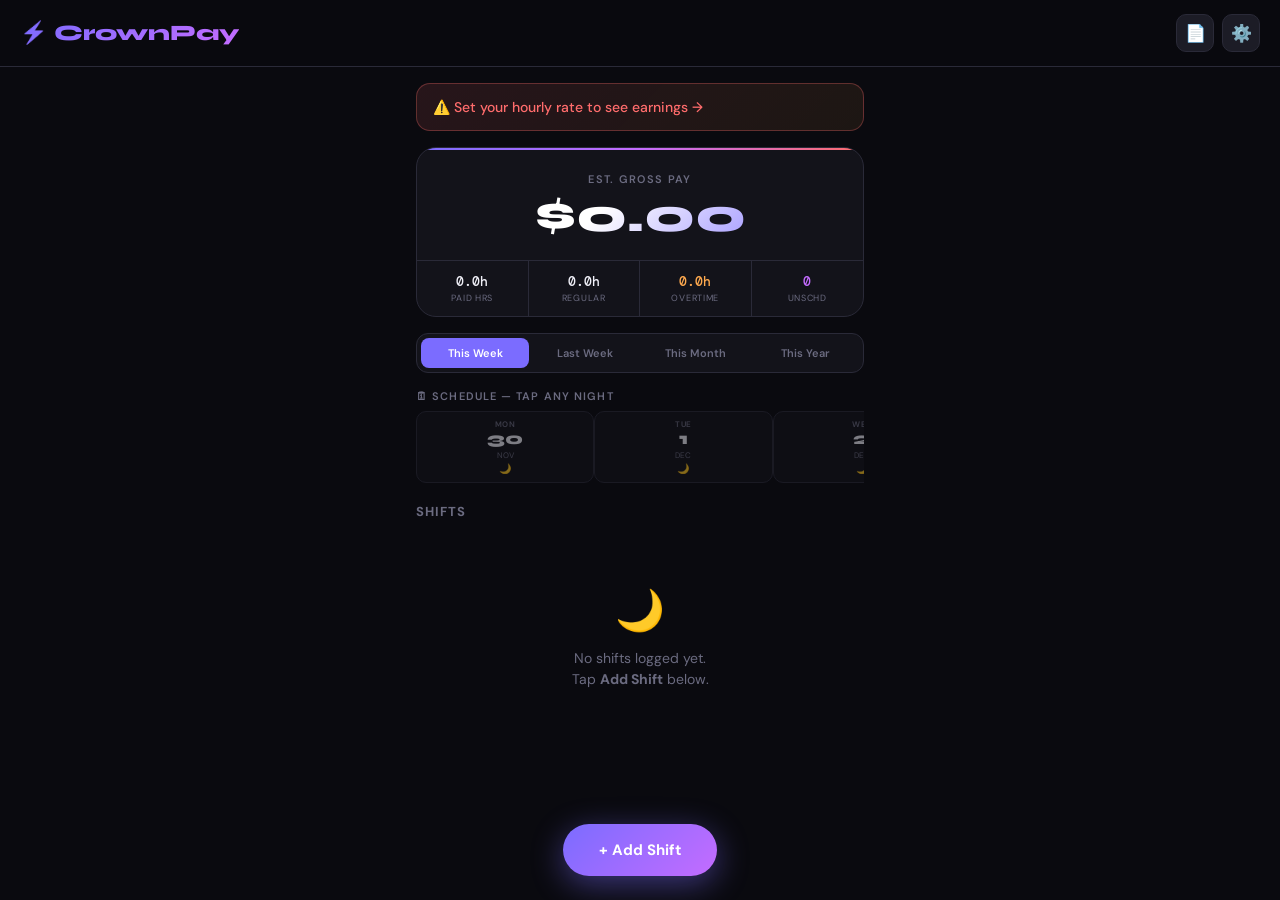
==== commit 7d375d20: "Fix pay-calculation bugs, split into HTML/CSS/JS, add holiday not-worked support" ====
--- a/index.html
+++ b/index.html
@@ -9,187 +9,8 @@
 <meta name="theme-color" content="#0a0a0f">
 <title>CrownPay</title>
 <link href="https://fonts.googleapis.com/css2?family=DM+Mono:wght@400;500&family=Syne:wght@700;800&family=DM+Sans:wght@400;500;600&display=swap" rel="stylesheet">
-<style>
-  :root {
-    --bg:#0a0a0f;--surface:#13131a;--surface2:#1c1c26;--border:#2a2a38;
-    --text:#f0f0f8;--muted:#6b6b80;--accent:#7b6cff;--accent2:#ff6c6c;
-    --green:#4fffb0;--orange:#ffaa4f;--purple:#c46cff;
-    --safe-top:env(safe-area-inset-top,0px);--safe-bot:env(safe-area-inset-bottom,0px);
-  }
-  *{box-sizing:border-box;margin:0;padding:0;-webkit-tap-highlight-color:transparent}
-  body{font-family:'DM Sans',sans-serif;background:var(--bg);color:var(--text);min-height:100dvh;overflow-x:hidden}
-  .header{position:sticky;top:0;z-index:100;background:rgba(10,10,15,.85);backdrop-filter:blur(20px);-webkit-backdrop-filter:blur(20px);padding:calc(var(--safe-top) + 14px) 20px 14px;border-bottom:1px solid var(--border);display:flex;align-items:center;justify-content:space-between}
-  .header h1{font-family:'Syne',sans-serif;font-size:22px;font-weight:800;background:linear-gradient(135deg,var(--accent),var(--purple));-webkit-background-clip:text;-webkit-text-fill-color:transparent;background-clip:text}
-  .icon-btn{width:38px;height:38px;border-radius:10px;background:var(--surface2);border:1px solid var(--border);color:var(--text);font-size:17px;display:flex;align-items:center;justify-content:center;cursor:pointer}
-  .icon-btn:active{background:var(--border)}
-  .main{padding:16px 16px calc(100px + var(--safe-bot));display:flex;flex-direction:column;gap:16px;max-width:480px;margin:0 auto}
-  .rate-warning{background:linear-gradient(135deg,rgba(255,108,108,.12),rgba(255,170,79,.08));border:1px solid rgba(255,108,108,.3);border-radius:14px;padding:14px 16px;display:flex;align-items:center;gap:10px;cursor:pointer}
-  .rate-warning span{font-size:14px;color:var(--accent2);font-weight:500}
-  .summary-card{background:var(--surface);border:1px solid var(--border);border-radius:20px;overflow:hidden;position:relative}
-  .summary-card::before{content:'';position:absolute;top:0;left:0;right:0;height:2px;background:linear-gradient(90deg,var(--accent),var(--purple),var(--accent2))}
-  .summary-top{padding:24px 20px 20px;text-align:center}
-  .summary-label{font-size:11px;font-weight:600;letter-spacing:.12em;text-transform:uppercase;color:var(--muted);margin-bottom:6px}
-  .summary-amount{font-family:'Syne',sans-serif;font-size:48px;font-weight:800;line-height:1;background:linear-gradient(135deg,#fff 40%,var(--accent));-webkit-background-clip:text;-webkit-text-fill-color:transparent;background-clip:text}
-  .summary-stats{display:grid;grid-template-columns:repeat(4,1fr);border-top:1px solid var(--border)}
-  .stat-cell{padding:12px 8px;text-align:center;border-right:1px solid var(--border)}
-  .stat-cell:last-child{border-right:none}
-  .stat-val{font-family:'DM Mono',monospace;font-size:13px;font-weight:500;color:var(--text)}
-  .stat-val.ot{color:var(--orange)}.stat-val.unsc{color:var(--purple)}
-  .stat-lbl{font-size:9px;color:var(--muted);text-transform:uppercase;letter-spacing:.08em;margin-top:2px}
-  .period-tabs{display:grid;grid-template-columns:repeat(4,1fr);background:var(--surface);border:1px solid var(--border);border-radius:12px;padding:4px;gap:2px}
-  .period-tab{padding:8px 4px;text-align:center;border-radius:8px;font-size:11px;font-weight:600;color:var(--muted);cursor:pointer;user-select:none;transition:all .15s}
-  .period-tab.active{background:var(--accent);color:#fff}
-  .strip-label{font-size:11px;font-weight:600;letter-spacing:.1em;text-transform:uppercase;color:var(--muted);margin-bottom:8px}
-  .strip-scroll{display:flex;overflow-x:auto;padding-bottom:4px;scrollbar-width:none;scroll-snap-type:x mandatory;-webkit-overflow-scrolling:touch}
-  .strip-scroll::-webkit-scrollbar{display:none}
-  .strip-week{flex-shrink:0;width:calc(100vw - 32px);display:flex;scroll-snap-align:start}
-  .strip-day{flex-shrink:0;width:calc((100vw - 32px)/7);height:72px;background:var(--surface);border:1px solid var(--border);border-radius:10px;display:flex;flex-direction:column;align-items:center;justify-content:center;gap:1px;cursor:pointer;transition:transform .1s}
-  .strip-day:active{transform:scale(.93)}
-  .strip-day.today{border-color:var(--accent)}
-  .strip-day.strip-past{opacity:.5}
-  .strip-day.strip-logged{border-color:var(--green);background:rgba(79,255,176,.08)}
-  .strip-day.strip-ot{border-color:var(--purple);background:rgba(196,108,255,.08)}
-  .strip-day.strip-b{opacity:.3}
-  .strip-dow{font-size:8px;font-weight:600;color:var(--muted);letter-spacing:.04em}
-  .strip-num{font-family:'Syne',sans-serif;font-size:17px;font-weight:800;line-height:1.1}
-  .strip-mon{font-size:8px;color:var(--muted)}
-  .strip-moon{font-size:10px;margin-top:1px}
-  .section-header{font-size:13px;font-weight:700;letter-spacing:.08em;text-transform:uppercase;color:var(--muted)}
-  .shift-card{background:var(--surface);border:1px solid var(--border);border-radius:16px;padding:14px;display:flex;gap:12px;align-items:center;position:relative;overflow:hidden;cursor:pointer;margin-bottom:10px;transition:transform .1s}
-  .shift-card:active{transform:scale(.98)}
-  .shift-card.unscheduled{border-color:rgba(196,108,255,.35)}
-  .shift-card.unscheduled::before,.shift-card.has-ot::before{content:'';position:absolute;left:0;top:0;bottom:0;width:3px}
-  .shift-card.unscheduled::before{background:var(--purple)}
-  .shift-card.has-ot::before{background:var(--orange)}
-  .date-badge{flex-shrink:0;width:46px;text-align:center}
-  .date-badge .dow{font-size:9px;font-weight:700;color:var(--muted);letter-spacing:.1em}
-  .date-badge .day{font-family:'Syne',sans-serif;font-size:24px;font-weight:800;line-height:1.1}
-  .date-badge .mon{font-size:9px;color:var(--muted)}
-  .shift-divider{width:1px;background:var(--border);align-self:stretch;flex-shrink:0}
-  .shift-info{flex:1;min-width:0}
-  .shift-time{font-size:14px;font-weight:600;display:flex;align-items:center;gap:6px;flex-wrap:wrap}
-  .badge{font-size:9px;font-weight:700;padding:2px 7px;border-radius:20px}
-  .badge-ot{background:rgba(255,170,79,.15);color:var(--orange);border:1px solid rgba(255,170,79,.3)}
-  .badge-unsc{background:rgba(196,108,255,.15);color:var(--purple);border:1px solid rgba(196,108,255,.3)}
-  .shift-hrs{font-size:12px;color:var(--muted);margin-top:3px;font-family:'DM Mono',monospace}
-  .shift-note{font-size:11px;color:var(--muted);margin-top:2px;white-space:nowrap;overflow:hidden;text-overflow:ellipsis}
-  .shift-pay{text-align:right;flex-shrink:0}
-  .shift-pay-amount{font-family:'Syne',sans-serif;font-size:16px;font-weight:700}
-  .shift-pay-type{font-size:9px;color:var(--muted);margin-top:2px}
-  .empty{text-align:center;padding:48px 20px;color:var(--muted)}
-  .empty .emoji{font-size:40px;margin-bottom:12px}
-  .empty p{font-size:14px;line-height:1.5}
-  .fab{position:fixed;bottom:calc(24px + var(--safe-bot));left:50%;transform:translateX(-50%);z-index:200;background:linear-gradient(135deg,var(--accent),var(--purple));color:#fff;border:none;font-family:'DM Sans',sans-serif;font-size:15px;font-weight:700;padding:16px 36px;border-radius:100px;cursor:pointer;box-shadow:0 8px 32px rgba(123,108,255,.45);display:flex;align-items:center;gap:8px;white-space:nowrap}
-  .fab:active{transform:translateX(-50%) scale(.96)}
-  .modal-overlay{position:fixed;inset:0;z-index:300;background:rgba(0,0,0,.7);backdrop-filter:blur(6px);-webkit-backdrop-filter:blur(6px);display:flex;align-items:flex-end;justify-content:center;opacity:0;pointer-events:none;transition:opacity .25s}
-  .modal-overlay.open{opacity:1;pointer-events:all}
-  .modal{width:100%;max-width:480px;background:var(--surface);border-radius:24px 24px 0 0;border:1px solid var(--border);border-bottom:none;padding-bottom:var(--safe-bot);transform:translateY(100%);transition:transform .3s cubic-bezier(.32,.72,0,1);max-height:92dvh;display:flex;flex-direction:column}
-  .modal-overlay.open .modal{transform:translateY(0)}
-  .modal-handle{width:36px;height:4px;background:var(--border);border-radius:2px;margin:12px auto 0}
-  .modal-header{display:flex;align-items:center;justify-content:space-between;padding:16px 20px 12px;border-bottom:1px solid var(--border);flex-shrink:0}
-  .modal-title{font-family:'Syne',sans-serif;font-size:18px;font-weight:800}
-  .modal-close{width:32px;height:32px;border-radius:50%;background:var(--surface2);border:none;color:var(--muted);font-size:18px;cursor:pointer;display:flex;align-items:center;justify-content:center}
-  .modal-body{overflow-y:auto;-webkit-overflow-scrolling:touch;padding:16px 20px;flex:1;display:flex;flex-direction:column;gap:16px;min-height:0}
-  .form-group{display:flex;flex-direction:column;gap:6px}
-  .form-label{font-size:11px;font-weight:700;letter-spacing:.1em;text-transform:uppercase;color:var(--muted)}
-  .form-input{background:var(--surface2);border:1px solid var(--border);border-radius:12px;padding:13px 14px;color:var(--text);font-size:16px;font-family:'DM Sans',sans-serif;width:100%;outline:none;-webkit-appearance:none}
-  .form-input:focus{border-color:var(--accent)}
-  .form-row{display:grid;grid-template-columns:1fr 1fr;gap:10px}
-  .pay-preview{background:var(--surface2);border:1px solid var(--border);border-radius:14px;padding:16px;display:flex;justify-content:space-between;align-items:center}
-  .pay-preview-label{font-size:10px;text-transform:uppercase;letter-spacing:.1em;color:var(--muted)}
-  .pay-preview-amount{font-family:'Syne',sans-serif;font-size:32px;font-weight:800}
-  .pay-preview-note{font-size:11px;color:var(--muted);margin-top:4px}
-  .pay-preview-hrs-val{font-family:'DM Mono',monospace;font-size:18px;font-weight:500;text-align:right}
-  .toggle-row{background:var(--surface2);border:1px solid var(--border);border-radius:14px;padding:14px;display:flex;align-items:center;justify-content:space-between;gap:12px;cursor:pointer}
-  .toggle-title{font-size:14px;font-weight:600}
-  .toggle-desc{font-size:11px;color:var(--muted);margin-top:2px}
-  .toggle-switch{width:48px;height:28px;border-radius:14px;background:var(--border);position:relative;flex-shrink:0;transition:background .2s}
-  .toggle-switch.on{background:var(--purple)}
-  .toggle-switch::after{content:'';position:absolute;top:3px;left:3px;width:22px;height:22px;border-radius:50%;background:#fff;transition:transform .2s}
-  .toggle-switch.on::after{transform:translateX(20px)}
-  .crew-indicator{display:flex;align-items:center;gap:6px;padding:8px 12px;border-radius:8px;font-size:12px;font-weight:500}
-  .crew-indicator.scheduled{background:rgba(79,255,176,.08);color:var(--green)}
-  .crew-indicator.off{background:rgba(107,107,128,.12);color:var(--muted)}
-  .btn-row{display:flex;gap:10px;margin-top:4px}
-  .btn{flex:1;padding:15px;border-radius:14px;font-family:'DM Sans',sans-serif;font-size:15px;font-weight:700;border:none;cursor:pointer}
-  .btn:active{opacity:.8}
-  .btn-primary{background:linear-gradient(135deg,var(--accent),var(--purple));color:#fff}
-  .btn-secondary{background:var(--surface2);border:1px solid var(--border);color:var(--text)}
-  .btn-danger{background:rgba(255,108,108,.15);border:1px solid rgba(255,108,108,.3);color:var(--accent2)}
-  .rate-input-row{display:flex;align-items:center;gap:4px;background:var(--surface2);border:1px solid var(--border);border-radius:12px;padding:10px 14px}
-  .rate-symbol{font-family:'Syne',sans-serif;font-size:24px;color:var(--muted)}
-  .rate-input{flex:1;background:none;border:none;outline:none;font-family:'Syne',sans-serif;font-size:30px;font-weight:800;color:var(--text);width:100%}
-  .rules-grid{display:flex;flex-direction:column;gap:8px}
-  .rule-row{display:flex;align-items:center;gap:10px;padding:10px 12px;background:var(--surface2);border-radius:10px}
-  .rule-icon{font-size:16px;width:24px;text-align:center}
-  .rule-title{font-size:13px;font-weight:600}
-  .rule-detail{font-size:11px;color:var(--muted);margin-top:1px}
-  .preview-table{display:flex;flex-direction:column;gap:6px}
-  .preview-row{display:flex;justify-content:space-between;align-items:center;padding:10px 12px;background:var(--surface2);border-radius:10px}
-  .preview-row-label{font-size:13px;color:var(--muted)}
-  .preview-row-val{font-family:'DM Mono',monospace;font-size:13px;font-weight:500}
-  .section-divider{height:1px;background:var(--border)}
-  .text-purple{color:var(--purple)}
-
-  /* ── Union-Style Calendar ── */
-  .cal-wrap { display: flex; flex-direction: column; background: #f7f5f0; border-radius: 14px; overflow: hidden; border: 2px solid #333; }
-  .cal-header { display: flex; align-items: center; justify-content: space-between; padding: 10px 12px 8px; background: #f7f5f0; }
-  .cal-title { font-family: 'Syne', sans-serif; font-size: 18px; font-weight: 800; color: #111; }
-  .cal-nav { display: flex; gap: 6px; }
-  .cal-nav-btn { width: 30px; height: 30px; border-radius: 6px; background: #ebe9e4; border: 1px solid #bbb; color: #111; font-size: 16px; cursor: pointer; display: flex; align-items: center; justify-content: center; font-weight: 700; }
-  .cal-nav-btn:active { background: #d5d3ce; }
-  .cal-dow-row { display: grid; grid-template-columns: repeat(7, 1fr); border-top: 2px solid #333; border-bottom: 1px solid #ccc; background: #ebe9e4; }
-  .cal-dow { text-align: center; font-size: 9px; font-weight: 800; color: #444; letter-spacing: 0.06em; padding: 5px 0; border-right: 1px solid #bbb; }
-  .cal-dow:last-child { border-right: none; }
-  .cal-grid { display: grid; grid-template-columns: repeat(7, 1fr); border-top: 1px solid #bbb; }
-  .cal-day { aspect-ratio: 1/1; width: 100%; min-width: 0; display: flex; flex-direction: column; align-items: center; justify-content: center; gap: 1px; cursor: pointer; position: relative; border-right: 1px solid #ddd; border-bottom: 1px solid #ddd; background: #f7f5f0; overflow: hidden; transition: opacity 0.1s; }
-  .cal-day:nth-child(7n) { border-right: none; }
-  .cal-day:active { opacity: 0.6; }
-  .cal-day.cal-empty { background: #edeae4; cursor: default; pointer-events: none; }
-  .cal-day.today { box-shadow: inset 0 0 0 2px #7b6cff; }
-  .cal-day.a-crew { background: #fff0f0; }
-  .cal-day.a-crew .cal-day-num { color: #cc0000; }
-  .cal-day.a-logged { background: #fff0f0; }
-  .cal-day.a-logged .cal-day-num { color: #cc0000; }
-  .cal-day.b-crew { background: #f0f3ff; }
-  .cal-day.b-crew .cal-day-num { color: #0044cc; }
-  .cal-day.ot-day { background: #fffae8; box-shadow: inset 0 0 0 2px #cc9900; }
-  .cal-day.ot-day .cal-day-num { color: #886600; }
-  .cal-day-num { font-family: 'Syne', sans-serif; font-size: 14px; font-weight: 800; line-height: 1; }
-  .cal-day-pay { font-size: 6px; font-weight: 700; color: #555; font-family: 'DM Mono', monospace; line-height: 1.3; }
-  .cal-day-icon { font-size: 8px; line-height: 1; }
-  .cal-legend { display: flex; gap: 10px; flex-wrap: wrap; padding: 8px 12px; background: #ebe9e4; border-top: 1px solid #ccc; justify-content: center; }
-  .cal-legend-item { display: flex; align-items: center; gap: 4px; font-size: 9px; color: #444; font-weight: 600; }
-  .cal-legend-dot { width: 8px; height: 8px; border-radius: 50%; flex-shrink: 0; }
-
-  /* ── Paystub ── */
-  .ps-wrap { background: #f7f5f0; color: #111; border-radius: 14px; overflow: hidden; border: 2px solid #333; font-family: 'DM Sans', sans-serif; flex-shrink: 0; }
-  .ps-banner { background: linear-gradient(180deg, #c4a55a, #b39248); padding: 18px 16px; text-align: center; border-bottom: 2px solid #333; }
-  .ps-banner-title { font-family: 'Syne', sans-serif; font-size: 24px; font-weight: 800; color: #1a4a1a; letter-spacing: 0.02em; }
-  .ps-banner-sub { font-size: 9px; color: #1a4a1a; margin-top: 2px; font-weight: 600; }
-  .ps-company { padding: 8px 12px; font-size: 10px; text-align: center; color: #333; background: #f7f5f0; border-bottom: 1px solid #ccc; }
-  .ps-section-title { background: #c4a55a; color: #1a1a1a; padding: 6px 12px; font-size: 11px; font-weight: 800; letter-spacing: 0.05em; text-align: center; border-bottom: 1px solid #333; }
-  .ps-grid-header { display: grid; padding: 6px 12px; font-size: 10px; font-weight: 700; color: #333; border-bottom: 1px solid #ccc; background: #ebe9e4; }
-  .ps-grid-row { display: grid; padding: 5px 12px; font-size: 11px; color: #111; border-bottom: 1px solid #e5e3de; }
-  .ps-grid-row:nth-child(even) { background: #f0eee8; }
-  .ps-grid-row.total { font-weight: 800; border-top: 2px solid #333; background: #ebe9e4 !important; }
-  .ps-info-grid { grid-template-columns: 1fr 1fr; gap: 8px; }
-  .ps-check-grid { grid-template-columns: 1fr 1fr 1fr; gap: 4px; }
-  .ps-earn-header { grid-template-columns: 1.5fr 1fr 1fr; }
-  .ps-earn-row { grid-template-columns: 1.5fr 1fr 1fr; }
-  .ps-ded-header { grid-template-columns: 2fr 1fr; }
-  .ps-ded-row { grid-template-columns: 2fr 1fr; }
-  .ps-label { font-size: 9px; color: #666; text-transform: uppercase; letter-spacing: 0.05em; }
-  .ps-value { font-size: 12px; color: #111; font-weight: 600; }
-  .ps-numeric { text-align: right; font-family: 'DM Mono', monospace; }
-  .ps-net-pay {
-    background: #1a4a1a; color: #fff; padding: 14px 16px; text-align: center;
-    border-top: 2px solid #333;
-  }
-  .ps-net-pay-label { font-size: 10px; letter-spacing: 0.1em; opacity: 0.85; }
-  .ps-net-pay-amount { font-family: 'Syne', sans-serif; font-size: 30px; font-weight: 800; margin-top: 2px; }
-  .ps-note { font-size: 10px; color: #888; padding: 8px 12px; background: #ebe9e4; border-top: 1px solid #ccc; text-align: center; font-style: italic; }
-</style>
+<link rel="stylesheet" href="styles.css">
+<script src="app.js" defer></script>
 </head>
 <body>
 
@@ -208,7 +29,7 @@
 
   <div class="summary-card">
     <div class="summary-top">
-      <div class="summary-label">Total Earnings</div>
+      <div class="summary-label">Est. Gross Pay</div>
       <div class="summary-amount" id="totalEarnings">$0.00</div>
     </div>
     <div class="summary-stats">
@@ -261,7 +82,7 @@
         <input type="date" class="form-input" id="shiftDate">
         <div class="crew-indicator scheduled" id="crewIndicator"><span>✓</span> A Crew scheduled night</div>
       </div>
-      <div class="form-row">
+      <div class="form-row" id="timeRow">
         <div class="form-group">
           <div class="form-label">Start Time</div>
           <input type="time" class="form-input" id="shiftStart" value="18:00">
@@ -277,6 +98,20 @@
           <div class="toggle-desc">Called in on a day off — paid at 1.75×</div>
         </div>
         <div class="toggle-switch" id="unscheduledSwitch"></div>
+      </div>
+      <div class="toggle-row" onclick="toggleHoliday()">
+        <div>
+          <div class="toggle-title" style="color:#ff9900">🎉 Holiday</div>
+          <div class="toggle-desc">Worked: 1× pay + 0.5× premium + flat 13.25h holiday pay</div>
+        </div>
+        <div class="toggle-switch" id="holidaySwitch"></div>
+      </div>
+      <div class="toggle-row" id="holWorkedRow" style="display:none" onclick="toggleHolidayWorked()">
+        <div>
+          <div class="toggle-title" style="color:#ff9900">🎁 Worked this holiday</div>
+          <div class="toggle-desc">Off = didn't work; you still get the flat 13.25h holiday pay</div>
+        </div>
+        <div class="toggle-switch on" id="holWorkedSwitch"></div>
       </div>
       <div class="form-group">
         <div class="form-label">Note (optional)</div>
@@ -308,7 +143,7 @@
         </div>
       </div>
       <div>
-        <div class="form-label" style="margin-bottom:8px">Pay Preview</div>
+        <div class="form-label" style="margin-bottom:8px">Pay Preview (incl. 5% shift diff)</div>
         <div class="preview-table" id="previewTable"></div>
       </div>
       <div class="section-divider"></div>
@@ -319,6 +154,8 @@
           <div class="rule-row"><div class="rule-icon">☕</div><div><div class="rule-title">Unpaid Break</div><div class="rule-detail">30 min deducted → 11.5 hrs paid</div></div></div>
           <div class="rule-row"><div class="rule-icon">⚡</div><div><div class="rule-title">Overtime</div><div class="rule-detail">1.5× after 8 hrs/shift</div></div></div>
           <div class="rule-row"><div class="rule-icon">⭐</div><div><div class="rule-title">Unscheduled Day</div><div class="rule-detail">1.75× flat rate for full shift</div></div></div>
+          <div class="rule-row"><div class="rule-icon">🎉</div><div><div class="rule-title">Holiday</div><div class="rule-detail">Worked: 1× + 0.5× premium + 13.25h flat · Not worked: 13.25h flat</div></div></div>
+          <div class="rule-row"><div class="rule-icon">💠</div><div><div class="rule-title">Shift Differential</div><div class="rule-detail">Flat 5% of base wage on worked hours</div></div></div>
           <div class="rule-row"><div class="rule-icon">📅</div><div><div class="rule-title">Pay Period</div><div class="rule-detail">Monday → Sunday</div></div></div>
           <div class="rule-row"><div class="rule-icon">🔄</div><div><div class="rule-title">A Crew Rotation</div><div class="rule-detail">4 ON / 4 OFF from May 14, 2026</div></div></div>
         </div>
@@ -359,741 +196,17 @@
   </div>
 </div>
 
-<script>
-let state = { hourlyRate:0, shifts:[], period:'week', prevPeriod:'week', editingId:null, unscheduled:false, calMonth:new Date().getMonth(), calYear:new Date().getFullYear() };
-const CREW_ANCHOR = new Date(2026,4,14);
-
-function startOfDay(d){ return new Date(d.getFullYear(),d.getMonth(),d.getDate()); }
-
-function isScheduledDay(date){
-  const diff = Math.round((startOfDay(date) - startOfDay(CREW_ANCHOR))/86400000);
-  return (((diff%8)+8)%8)<4;
-}
-
-function dateToStr(d){
-  return `${d.getFullYear()}-${String(d.getMonth()+1).padStart(2,'0')}-${String(d.getDate()).padStart(2,'0')}`;
-}
-
-function getShiftByDate(dateStr){
-  return state.shifts.find(s=>s.date===dateStr&&!s.isUnscheduled);
-}
-
-function calcPaidHours(startStr,endStr){
-  const [sh,sm]=startStr.split(':').map(Number);
-  const [eh,em]=endStr.split(':').map(Number);
-  let gross=(eh*60+em)-(sh*60+sm);
-  if(gross<=0) gross+=1440;
-  return Math.max(0,gross/60-0.5);
-}
-
-function calcEarnings(paidHours,rate,isScheduled){
-  if(!rate||rate<=0) return 0;
-  if(!isScheduled) return paidHours*rate*1.75;
-  if(paidHours<=8) return paidHours*rate;
-  return (8*rate)+((paidHours-8)*rate*1.5);
-}
-
-function otHours(paidHours,isUnscheduled){
-  return isUnscheduled?0:Math.max(0,paidHours-8);
-}
-
-function getThisWeekMonday(){
-  const today=startOfDay(new Date());
-  const day=today.getDay();
-  const diff=day===0?-6:1-day;
-  return new Date(today.getTime()+diff*86400000);
-}
-
-function filterShifts(shifts,period){
-  const today=startOfDay(new Date());
-  const mon=getThisWeekMonday();
-  const nextMon=new Date(mon.getTime()+7*86400000);
-  const lastMon=new Date(mon.getTime()-7*86400000);
-  const now=new Date();
-  return shifts.filter(s=>{
-    const d=startOfDay(new Date(s.date+'T12:00:00'));
-    switch(period){
-      case 'week':  return d>=mon&&d<nextMon; // full week including future shifts
-      case 'last':  return d>=lastMon&&d<mon;
-      case 'month': return d>=new Date(now.getFullYear(),now.getMonth(),1)&&d<=today;
-      case 'year':  return d>=new Date(now.getFullYear(),0,1)&&d<=today;
-      default: return true;
-    }
-  });
-}
-
-function save(){
-  localStorage.setItem('crownpay_shifts',JSON.stringify(state.shifts));
-  localStorage.setItem('crownpay_rate',String(state.hourlyRate));
-}
-
-function load(){
-  const r=localStorage.getItem('crownpay_rate');
-  if(r) state.hourlyRate=parseFloat(r);
-  const s=localStorage.getItem('crownpay_shifts');
-  if(s) state.shifts=JSON.parse(s);
-}
-
-function autoPopulateCrewShifts(){
-  const today=startOfDay(new Date());
-  const start=new Date(today.getFullYear(),0,1);
-  const end=new Date(today.getFullYear(),today.getMonth()+2,0);
-  let cur=new Date(start);
-  while(cur<=end){
-    if(isScheduledDay(cur)){
-      const dateStr=dateToStr(cur);
-      if(!state.shifts.find(s=>s.date===dateStr&&!s.isUnscheduled)){
-        state.shifts.push({
-          id:crypto.randomUUID(),date:dateStr,
-          startTime:'18:00',endTime:'06:00',
-          startDisplay:'6:00 PM',endDisplay:'6:00 AM',
-          paidHours:11.5,isUnscheduled:false,note:'',
-        });
-      }
-    }
-    cur=new Date(cur.getTime()+86400000);
-  }
-  state.shifts.sort((a,b)=>new Date(a.date)-new Date(b.date));
-}
-
-function fmt(n){ return new Intl.NumberFormat('en-US',{style:'currency',currency:'USD'}).format(n); }
-
-function fmtDate(dateStr){
-  const d=new Date(dateStr+'T12:00:00');
-  return {
-    dow:d.toLocaleDateString('en-US',{weekday:'short'}).toUpperCase(),
-    day:d.getDate(),
-    mon:d.toLocaleDateString('en-US',{month:'short'}).toUpperCase(),
-  };
-}
-
-function renderSummary(){
-  const visible=filterShifts(state.shifts,state.period);
-  let te=0,tp=0,tr=0,tot=0,uc=0;
-  visible.forEach(s=>{
-    te+=calcEarnings(s.paidHours,state.hourlyRate,!s.isUnscheduled);
-    tp+=s.paidHours;
-    const ot=otHours(s.paidHours,s.isUnscheduled);
-    tot+=ot;
-    tr+=s.isUnscheduled?s.paidHours:Math.min(s.paidHours,8);
-    if(s.isUnscheduled) uc++;
-  });
-  document.getElementById('totalEarnings').textContent=fmt(te);
-  document.getElementById('statPaidHrs').textContent=tp.toFixed(1)+'h';
-  document.getElementById('statRegHrs').textContent=tr.toFixed(1)+'h';
-  document.getElementById('statOtHrs').textContent=tot.toFixed(1)+'h';
-  document.getElementById('statUnsc').textContent=uc;
-  document.getElementById('rateWarning').style.display=state.hourlyRate>0?'none':'flex';
-}
-
-function renderSchedule(){
-  if(state.period==='month'){
-    renderCalendar();
-  } else {
-    // Only re-render strip if not already showing, otherwise just scroll
-    const existing=document.getElementById('scheduleStrip');
-    if(!existing){
-      renderStrip();
-    } else {
-      scrollStripToPeriod();
-    }
-  }
-}
-
-function scrollStripToPeriod(){
-  const thisMonday=getThisWeekMonday();
-  const targetDate = state.period==='last'
-    ? new Date(thisMonday.getTime()-7*86400000)
-    : startOfDay(new Date());
-  const targetMs=startOfDay(targetDate).getTime();
-  // Find the week div that contains the target date
-  const allWeeks=document.querySelectorAll('.strip-week');
-  allWeeks.forEach(w=>{
-    const days=w.querySelectorAll('.strip-day');
-    days.forEach(d=>{
-      const onclick=d.getAttribute('onclick')||'';
-      const match=onclick.match(/'(\d{4}-\d{2}-\d{2})'/);
-      if(match){
-        const dayMs=startOfDay(new Date(match[1]+'T12:00:00')).getTime();
-        if(dayMs===targetMs){
-          w.scrollIntoView({inline:'start',block:'nearest',behavior:'smooth'});
-        }
-      }
-    });
-  });
-}
-
-function renderStrip(){
-  const container=document.getElementById('scheduleContainer');
-  container.innerHTML=`<div class="strip-label">🗓 Schedule — Tap Any Night</div><div class="strip-scroll" id="scheduleStrip"></div>`;
-  const strip=document.getElementById('scheduleStrip');
-  const today=startOfDay(new Date());
-  const todayMs=today.getTime();
-  // Determine which date to snap to based on period
-  const snapToDate = state.period==='last'
-    ? new Date(getThisWeekMonday().getTime() - 7*86400000)
-    : today;
-  const snapMs = startOfDay(snapToDate).getTime();
-  const start=new Date(today.getFullYear(),today.getMonth()-1,1);
-  const end=new Date(today.getFullYear(),today.getMonth()+3,0);
-  const firstMon=new Date(start);
-  const sd=firstMon.getDay();
-  firstMon.setDate(firstMon.getDate()-(sd===0?6:sd-1));
-  const weeks=[];
-  let cur=new Date(firstMon);
-  while(cur<=end){
-    const week=[];
-    for(let i=0;i<7;i++){week.push(new Date(cur));cur=new Date(cur.getTime()+86400000);}
-    weeks.push(week);
-  }
-  let html='';
-  let todayWi=0;
-  let snapWi=0;
-  weeks.forEach((week,wi)=>{
-    html+=`<div class="strip-week" id="week-${wi}">`;
-    week.forEach(d=>{
-      const ms=d.getTime();
-      const isToday=ms===todayMs;
-      const isPast=ms<todayMs;
-      if(isToday) todayWi=wi;
-      if(startOfDay(d).getTime()===snapMs) snapWi=wi;
-      const dateStr=dateToStr(d);
-      const isA=isScheduledDay(d);
-      const logged=getShiftByDate(dateStr);
-      const unsc=state.shifts.find(s=>s.date===dateStr&&s.isUnscheduled);
-      const dow=d.toLocaleDateString('en-US',{weekday:'short'}).toUpperCase();
-      const day=d.getDate();
-      const mon=d.toLocaleDateString('en-US',{month:'short'}).toUpperCase();
-      let cls='strip-day',icon='—';
-      if(unsc){cls+=' strip-ot';icon='⭐';}
-      else if(isA&&logged){cls+=' strip-logged';icon='✓';}
-      else if(isA){icon='🌙';if(isPast)cls+=' strip-past';}
-      else{cls+=' strip-b';icon='·';}
-      if(isToday) cls+=' today';
-      html+=`<div class="${cls}" onclick="stripDayTapped('${dateStr}')">
-        <div class="strip-dow">${dow}</div>
-        <div class="strip-num">${day}</div>
-        <div class="strip-mon">${mon}</div>
-        <div class="strip-moon">${icon}</div>
-      </div>`;
-    });
-    html+=`</div>`;
-  });
-  strip.innerHTML=html;
-  requestAnimationFrame(()=>{
-    const targetWi = state.period==='last' ? snapWi : todayWi;
-    const el=document.getElementById('week-'+targetWi);
-    if(el) el.scrollIntoView({inline:'start',block:'nearest',behavior:'smooth'});
-  });
-}
-
-function calNav(dir){
-  state.calMonth+=dir;
-  if(state.calMonth>11){state.calMonth=0;state.calYear++;}
-  if(state.calMonth<0){state.calMonth=11;state.calYear--;}
-  renderCalendar();
-}
-
-function renderCalendar(){
-  const container=document.getElementById('scheduleContainer');
-  const today=startOfDay(new Date());
-  const yr=state.calYear, mo=state.calMonth;
-  const monthName=new Date(yr,mo,1).toLocaleDateString('en-US',{month:'long',year:'numeric'});
-
-  // Days in month, first day of week (Mon=0)
-  const firstDay=new Date(yr,mo,1);
-  const lastDay=new Date(yr,mo+1,0);
-  // getDay(): 0=Sun,1=Mon,...,6=Sat. We want Mon=0,Tue=1,...,Sun=6
-  let startDow = (firstDay.getDay() + 6) % 7;
-  const totalDays=lastDay.getDate();
-
-  // Build grid cells
-  const cells=[];
-  for(let i=0;i<startDow;i++) cells.push(null); // empty
-  for(let d=1;d<=totalDays;d++) cells.push(new Date(yr,mo,d));
-  // Pad to complete last row
-  while(cells.length%7!==0) cells.push(null);
-
-  const dows=['MON','TUE','WED','THU','FRI','SAT','SUN'];
-
-  let html=`<div class="cal-wrap">
-    <div class="cal-header">
-      <div class="cal-title">${monthName}</div>
-      <div class="cal-nav">
-        <button class="cal-nav-btn" onclick="calNav(-1)">‹</button>
-        <button class="cal-nav-btn" onclick="calNav(1)">›</button>
-      </div>
-    </div>
-    <div class="cal-dow-row">${dows.map(d=>`<div class="cal-dow">${d}</div>`).join('')}</div>
-    <div class="cal-grid">`;
-
-  cells.forEach(d=>{
-    if(!d){html+=`<div class="cal-day cal-empty"></div>`;return;}
-    const isToday=startOfDay(d).getTime()===today.getTime();
-    const dateStr=dateToStr(d);
-    const isA=isScheduledDay(d);
-    const logged=getShiftByDate(dateStr);
-    const unsc=state.shifts.find(s=>s.date===dateStr&&s.isUnscheduled);
-    const isPast=startOfDay(d)<=today;
-
-    let cls='cal-day';
-    let icon='';
-    let payStr='';
-
-    if(unsc){
-      cls+=' ot-day'; // yellow like union board
-      icon='⭐';
-      if(state.hourlyRate>0) payStr=fmtShort(calcEarnings(unsc.paidHours,state.hourlyRate,false));
-    } else if(isA&&logged){
-      cls+=' a-logged';
-      icon='<span style="color:#007700;font-size:9px;font-weight:900">✓</span>';
-      if(state.hourlyRate>0) payStr=fmtShort(calcEarnings(logged.paidHours,state.hourlyRate,true));
-    } else if(isA){
-      cls+=' a-crew';
-      icon=isPast?'·':'🌙';
-    } else {
-      cls+=' b-crew';
-      icon='';
-    }
-    if(isToday) cls+=' today';
-
-    html+=`<div class="${cls}" onclick="stripDayTapped('${dateStr}')">
-      <div class="cal-day-num">${d.getDate()}</div>
-      ${icon?`<div class="cal-day-icon">${icon}</div>`:''}
-      ${payStr?`<div class="cal-day-pay">${payStr}</div>`:''}
-    </div>`;
-  });
-
-  html+=`</div>
-    <div class="cal-legend">
-      <div class="cal-legend-item"><div class="cal-legend-dot" style="background:rgba(255,80,80,0.5)"></div>A Crew</div>
-      <div class="cal-legend-item"><div class="cal-legend-dot" style="background:rgba(80,140,255,0.5)"></div>B Crew</div>
-      <div class="cal-legend-item"><div class="cal-legend-dot" style="background:var(--green)"></div>Logged</div>
-      <div class="cal-legend-item"><div class="cal-legend-dot" style="background:var(--purple)"></div>Overtime</div>
-    </div>
-  </div>`;
-
-  container.innerHTML=html;
-}
-
-function fmtShort(n){
-  if(n>=1000) return '$'+Math.round(n/100)/10+'k';
-  return '$'+Math.round(n);
-}
-
-function renderShifts(){
-  const list=document.getElementById('shiftList');
-  const header=document.querySelector('.section-header');
-  // Hide shifts list in month view
-  if(state.period==='month'){
-    if(header) header.style.display='none';
-    list.innerHTML='';
-    return;
-  }
-  if(header) header.style.display='';
-  const today=startOfDay(new Date());
-  const visible=filterShifts(state.shifts,state.period)
-    .filter(s=>state.period==='week' || startOfDay(new Date(s.date+'T12:00:00'))<=today)
-    .sort((a,b)=>new Date(a.date)-new Date(b.date));
-  if(visible.length===0){
-    list.innerHTML=`<div class="empty"><div class="emoji">🌙</div><p>No shifts logged yet.<br>Tap <strong>Add Shift</strong> below.</p></div>`;
-    return;
-  }
-  list.innerHTML=visible.map(s=>{
-    const earnings=calcEarnings(s.paidHours,state.hourlyRate,!s.isUnscheduled);
-    const ot=otHours(s.paidHours,s.isUnscheduled);
-    const{dow,day,mon}=fmtDate(s.date);
-    const badge=s.isUnscheduled?`<span class="badge badge-unsc">1.75×</span>`:ot>0?`<span class="badge badge-ot">OT</span>`:'';
-    const otNote=(!s.isUnscheduled&&ot>0)?` (${ot.toFixed(1)}h OT)`:'';
-    const cls=s.isUnscheduled?'unscheduled':ot>0?'has-ot':'';
-    return `<div class="shift-card ${cls}" onclick="openEditShift('${s.id}')">
-      <div class="date-badge"><div class="dow">${dow}</div><div class="day">${day}</div><div class="mon">${mon}</div></div>
-      <div class="shift-divider"></div>
-      <div class="shift-info">
-        <div class="shift-time">${s.startDisplay}–${s.endDisplay} ${badge}</div>
-        <div class="shift-hrs">${s.paidHours.toFixed(1)} paid hrs${otNote}</div>
-        ${s.note?`<div class="shift-note">${s.note}</div>`:''}
-      </div>
-      <div class="shift-pay">
-        <div class="shift-pay-amount">${fmt(earnings)}</div>
-        <div class="shift-pay-type">${s.isUnscheduled?'Unscheduled':'Scheduled'}</div>
-      </div>
-    </div>`;
-  }).join('');
-}
-
-function renderAll(){ renderSummary(); renderSchedule(); renderShifts(); }
-
-document.getElementById('periodTabs').addEventListener('click',e=>{
-  const tab=e.target.closest('.period-tab');
-  if(!tab) return;
-  document.querySelectorAll('.period-tab').forEach(t=>t.classList.remove('active'));
-  tab.classList.add('active');
-  state.prevPeriod=state.period;
-  state.period=tab.dataset.period;
-  // Reset calendar to current month when switching to month view
-  if(state.period==='month'){ state.calMonth=new Date().getMonth(); state.calYear=new Date().getFullYear(); }
-  renderSummary(); renderSchedule(); renderShifts();
-
-});
-
-function stripDayTapped(dateStr){
-  const existing=state.shifts.find(s=>s.date===dateStr);
-  if(existing){openEditShift(existing.id);return;}
-  const isA=isScheduledDay(new Date(dateStr+'T12:00:00'));
-  state.editingId=null; state.unscheduled=!isA;
-  document.getElementById('shiftModalTitle').textContent='Add Shift';
-  document.getElementById('shiftDate').value=dateStr;
-  document.getElementById('shiftStart').value='18:00';
-  document.getElementById('shiftEnd').value='06:00';
-  document.getElementById('shiftNote').value='';
-  document.getElementById('shiftDeleteBtn').style.display='none';
-  document.getElementById('unscheduledSwitch').classList.toggle('on',!isA);
-  updateCrewIndicator(); updateShiftPreview();
-  document.getElementById('shiftModal').classList.add('open');
-}
-
-function todayStr(){
-  const d=new Date();
-  return `${d.getFullYear()}-${String(d.getMonth()+1).padStart(2,'0')}-${String(d.getDate()).padStart(2,'0')}`;
-}
-
-function openAddShift(){
-  state.editingId=null; state.unscheduled=false;
-  document.getElementById('shiftModalTitle').textContent='Add Shift';
-  document.getElementById('shiftDate').value=todayStr();
-  document.getElementById('shiftStart').value='18:00';
-  document.getElementById('shiftEnd').value='06:00';
-  document.getElementById('shiftNote').value='';
-  document.getElementById('shiftDeleteBtn').style.display='none';
-  document.getElementById('unscheduledSwitch').classList.remove('on');
-  updateCrewIndicator(); updateShiftPreview();
-  document.getElementById('shiftModal').classList.add('open');
-}
-
-function openEditShift(id){
-  const s=state.shifts.find(s=>s.id===id);
-  if(!s) return;
-  state.editingId=id; state.unscheduled=s.isUnscheduled;
-  document.getElementById('shiftModalTitle').textContent='Edit Shift';
-  document.getElementById('shiftDate').value=s.date;
-  document.getElementById('shiftStart').value=s.startTime;
-  document.getElementById('shiftEnd').value=s.endTime;
-  document.getElementById('shiftNote').value=s.note||'';
-  document.getElementById('shiftDeleteBtn').style.display='block';
-  document.getElementById('unscheduledSwitch').classList.toggle('on',s.isUnscheduled);
-  updateCrewIndicator(); updateShiftPreview();
-  document.getElementById('shiftModal').classList.add('open');
-}
-
-function closeShiftModal(){ document.getElementById('shiftModal').classList.remove('open'); }
-
-function toggleUnscheduled(){
-  state.unscheduled=!state.unscheduled;
-  document.getElementById('unscheduledSwitch').classList.toggle('on',state.unscheduled);
-  updateShiftPreview();
-}
-
-function updateCrewIndicator(){
-  const v=document.getElementById('shiftDate').value;
-  const ind=document.getElementById('crewIndicator');
-  if(!v) return;
-  const sched=isScheduledDay(new Date(v+'T12:00:00'));
-  ind.className='crew-indicator '+(sched?'scheduled':'off');
-  ind.innerHTML=sched?'<span>✓</span> A Crew scheduled night':'<span>–</span> Not a scheduled A Crew night';
-}
-
-function updateShiftPreview(){
-  const s=document.getElementById('shiftStart').value||'18:00';
-  const e=document.getElementById('shiftEnd').value||'06:00';
-  const paid=calcPaidHours(s,e);
-  const earnings=calcEarnings(paid,state.hourlyRate,!state.unscheduled);
-  const ot=otHours(paid,state.unscheduled);
-  document.getElementById('previewAmount').textContent=fmt(earnings);
-  document.getElementById('previewHrs').textContent=paid.toFixed(1)+'h';
-  let note='☕ 30 min break deducted';
-  if(state.unscheduled) note='⭐ Unscheduled — 1.75× rate';
-  else if(ot>0) note=`⚡ ${ot.toFixed(1)}h overtime at 1.5×`;
-  document.getElementById('previewNote').textContent=note;
-}
-
-['shiftDate','shiftStart','shiftEnd'].forEach(id=>{
-  document.getElementById(id).addEventListener('input',()=>{
-    if(id==='shiftDate') updateCrewIndicator();
-    updateShiftPreview();
-  });
-});
-
-function saveShift(){
-  const date=document.getElementById('shiftDate').value;
-  const startStr=document.getElementById('shiftStart').value;
-  const endStr=document.getElementById('shiftEnd').value;
-  const note=document.getElementById('shiftNote').value.trim();
-  if(!date||!startStr||!endStr) return;
-  const paid=calcPaidHours(startStr,endStr);
-  const f12=t=>{const[h,m]=t.split(':');const hr=parseInt(h);return `${hr%12||12}:${m} ${hr>=12?'PM':'AM'}`;};
-  const shift={
-    id:state.editingId||crypto.randomUUID(),
-    date,startTime:startStr,endTime:endStr,
-    startDisplay:f12(startStr),endDisplay:f12(endStr),
-    paidHours:paid,isUnscheduled:state.unscheduled,note,
-  };
-  if(state.editingId){
-    const idx=state.shifts.findIndex(s=>s.id===state.editingId);
-    if(idx>=0) state.shifts[idx]=shift;
-  } else {
-    state.shifts.push(shift);
-  }
-  save(); renderAll(); closeShiftModal();
-}
-
-function deleteShift(){
-  if(!state.editingId) return;
-  if(!confirm('Delete this shift?')) return;
-  state.shifts=state.shifts.filter(s=>s.id!==state.editingId);
-  save(); renderAll(); closeShiftModal();
-}
-
-function openSettings(){
-  document.getElementById('rateInput').value=state.hourlyRate>0?state.hourlyRate.toFixed(2):'';
-  renderPreviewTable();
-  document.getElementById('settingsModal').classList.add('open');
-}
-
-function closeSettings(){ document.getElementById('settingsModal').classList.remove('open'); }
-
-function saveSettings(){
-  const r=parseFloat(document.getElementById('rateInput').value);
-  if(!isNaN(r)&&r>0){
-    const first=state.hourlyRate===0;
-    state.hourlyRate=r;
-    if(first) autoPopulateCrewShifts();
-  }
-  save(); renderAll(); closeSettings();
-}
-
-function renderPreviewTable(){
-  const rate=parseFloat(document.getElementById('rateInput').value)||state.hourlyRate;
-  const rows=[
-    {label:'Standard night (11.5h)',hours:11.5,scheduled:true},
-    {label:'Short shift (8h)',hours:8,scheduled:true},
-    {label:'Unscheduled (11.5h)',hours:11.5,scheduled:false},
-  ];
-  document.getElementById('previewTable').innerHTML=rows.map(r=>{
-    const pay=calcEarnings(r.hours,rate,r.scheduled);
-    return `<div class="preview-row"><span class="preview-row-label">${r.label}</span><span class="preview-row-val ${!r.scheduled?'text-purple':''}">${fmt(pay)}</span></div>`;
-  }).join('');
-}
-document.getElementById('rateInput').addEventListener('input',renderPreviewTable);
-
-function exportData(){
-  const backup={version:1,exportedAt:new Date().toISOString(),hourlyRate:state.hourlyRate,shifts:state.shifts};
-  const blob=new Blob([JSON.stringify(backup,null,2)],{type:'application/json'});
-  const url=URL.createObjectURL(blob);
-  const a=document.createElement('a');
-  a.href=url; a.download=`crownpay-backup-${new Date().toISOString().slice(0,10)}.json`;
-  a.click(); URL.revokeObjectURL(url);
-}
-
-function importData(event){
-  const file=event.target.files[0];
-  if(!file) return;
-  const reader=new FileReader();
-  reader.onload=e=>{
-    try{
-      const backup=JSON.parse(e.target.result);
-      if(!backup.shifts||!Array.isArray(backup.shifts)){alert('Invalid backup file.');return;}
-      const ds=backup.exportedAt?new Date(backup.exportedAt).toLocaleDateString():'backup';
-      if(!confirm(`Import ${backup.shifts.length} shifts from ${ds}? New shifts will be merged.`)) return;
-      const ids=new Set(state.shifts.map(s=>s.id));
-      let added=0;
-      backup.shifts.forEach(s=>{if(!ids.has(s.id)){state.shifts.push(s);added++;}});
-      if(state.hourlyRate===0&&backup.hourlyRate>0) state.hourlyRate=backup.hourlyRate;
-      state.shifts.sort((a,b)=>new Date(a.date)-new Date(b.date));
-      save(); renderAll(); closeSettings();
-      alert('✅ '+added+' new shifts imported.');
-    }catch(err){alert('Could not read file.');}
-  };
-  reader.readAsText(file);
-  event.target.value='';
-}
-
-function openPaystub(){
-  renderPaystub();
-  document.getElementById('paystubModal').classList.add('open');
-}
-
-function closePaystub(){
-  document.getElementById('paystubModal').classList.remove('open');
-}
-
-function renderPaystub(){
-  const rate = state.hourlyRate;
-  const thisWeekShifts = filterShifts(state.shifts, 'week');
-
-  // Calculate hours and pay breakdown matching Crown's paystub format
-  let regHrs = 0, otHrs = 0, unscHrs = 0;
-  thisWeekShifts.forEach(s => {
-    if(s.isUnscheduled){
-      unscHrs += s.paidHours;
-    } else {
-      regHrs += Math.min(s.paidHours, 8);
-      otHrs  += Math.max(0, s.paidHours - 8);
-    }
-  });
-
-  // REGULAR = all worked hours × base rate
-  const totalWorkedHrs = regHrs + otHrs + unscHrs;
-  const regAmt = totalWorkedHrs * rate;
-
-  // PREMIUM = (OT × 0.5 × rate) + (Unscheduled × 0.75 × rate)
-  // This is the EXTRA on top of regular for OT and unsch days
-  const premiumHrsEquiv = (otHrs * 0.5) + (unscHrs * 0.75);
-  const premiumAmt = premiumHrsEquiv * rate;
-
-  // SHIFT differential: 5% reg, 7.5% OT, 8.75% unscheduled (matches multipliers)
-  const shiftAmt = (regHrs * rate * 0.05) + (otHrs * rate * 0.075) + (unscHrs * rate * 0.0875);
-
-  // Gross
-  const gross = regAmt + premiumAmt + shiftAmt;
-
-  // Deductions (estimates based on Crown WA paystub)
-  const fedTax     = gross * 0.13;       // ~13%
-  const socSec     = gross * 0.062;      // 6.2%
-  const medicare   = gross * 0.0145;     // 1.45%
-  const workersComp = gross * 0.00172;   // ~0.17%
-  const k401Before = gross * 0.02;       // 2% 401k pre-tax
-  const waFamLeave = gross * 0.00807;    // ~0.81% WA Paid Family Leave
-  const waLTC      = gross * 0.00580;    // ~0.58% WA Cares (LTC)
-  const totalDed   = fedTax + socSec + medicare + workersComp + k401Before + waFamLeave + waLTC;
-  const netPay     = gross - totalDed;
-
-  // Period end (this Sunday)
-  const thisMon = getThisWeekMonday();
-  const periodEnd = new Date(thisMon.getTime() + 6 * 86400000);
-  const periodEndStr = periodEnd.toLocaleDateString('en-US', { month: '2-digit', day: '2-digit', year: 'numeric' });
-
-  const totalHrs = regHrs + otHrs;
-  const fmtN = n => '$' + n.toFixed(2);
-
-  const html = `
-    <div class="ps-wrap">
-      <div class="ps-banner">
-        <div class="ps-banner-title">👑 CROWN</div>
-        <div class="ps-banner-sub">Brand-Building Packaging™</div>
-      </div>
-      <div class="ps-company">CROWN Cork &amp; Seal USA, Inc. · Estimated Paystub</div>
-
-      <div class="ps-section-title">Statement of Earnings and Deductions</div>
-      <div class="ps-grid-row ps-info-grid">
-        <div><div class="ps-label">Name</div><div class="ps-value">CrownPay User</div></div>
-        <div><div class="ps-label">Rate of Pay</div><div class="ps-value ps-numeric">${rate.toFixed(4)}</div></div>
-      </div>
-
-      <div class="ps-section-title">Check Information</div>
-      <div class="ps-grid-row ps-check-grid">
-        <div><div class="ps-label">Period End</div><div class="ps-value">${periodEndStr}</div></div>
-        <div><div class="ps-label">Total Hrs</div><div class="ps-value ps-numeric">${totalWorkedHrs.toFixed(2)}</div></div>
-        <div><div class="ps-label">Gross</div><div class="ps-value ps-numeric">${fmtN(gross)}</div></div>
-      </div>
-
-      <div class="ps-section-title">Earnings</div>
-      <div class="ps-grid-header ps-earn-header">
-        <div>Description</div>
-        <div class="ps-numeric">Hours</div>
-        <div class="ps-numeric">Amount</div>
-      </div>
-      <div class="ps-grid-row ps-earn-row">
-        <div>REGULAR</div>
-        <div class="ps-numeric">${totalWorkedHrs.toFixed(2)}</div>
-        <div class="ps-numeric">${fmtN(regAmt)}</div>
-      </div>
-      ${premiumHrsEquiv > 0 ? `<div class="ps-grid-row ps-earn-row">
-        <div>PREMIUM</div>
-        <div class="ps-numeric">${premiumHrsEquiv.toFixed(2)}</div>
-        <div class="ps-numeric">${fmtN(premiumAmt)}</div>
-      </div>` : ''}
-      <div class="ps-grid-row ps-earn-row">
-        <div>SHIFT</div>
-        <div class="ps-numeric">—</div>
-        <div class="ps-numeric">${fmtN(shiftAmt)}</div>
-      </div>
-      <div class="ps-grid-row ps-earn-row total">
-        <div>Gross Total</div>
-        <div class="ps-numeric">${totalWorkedHrs.toFixed(2)}</div>
-        <div class="ps-numeric">${fmtN(gross)}</div>
-      </div>
-
-      <div class="ps-section-title">Deductions (Estimates)</div>
-      <div class="ps-grid-header ps-ded-header">
-        <div>Description</div>
-        <div class="ps-numeric">Amount</div>
-      </div>
-      <div class="ps-grid-row ps-ded-row">
-        <div>FED INCOME TAX</div>
-        <div class="ps-numeric">${fmtN(fedTax)}</div>
-      </div>
-      <div class="ps-grid-row ps-ded-row">
-        <div>SOC SEC</div>
-        <div class="ps-numeric">${fmtN(socSec)}</div>
-      </div>
-      <div class="ps-grid-row ps-ded-row">
-        <div>MEDICARE</div>
-        <div class="ps-numeric">${fmtN(medicare)}</div>
-      </div>
-      <div class="ps-grid-row ps-ded-row">
-        <div>WORKERS COMP</div>
-        <div class="ps-numeric">${fmtN(workersComp)}</div>
-      </div>
-      <div class="ps-grid-row ps-ded-row">
-        <div>401K BEFORE TAX</div>
-        <div class="ps-numeric">${fmtN(k401Before)}</div>
-      </div>
-      <div class="ps-grid-row ps-ded-row">
-        <div>WA FAMILY LEAVE</div>
-        <div class="ps-numeric">${fmtN(waFamLeave)}</div>
-      </div>
-      <div class="ps-grid-row ps-ded-row">
-        <div>WA LTC</div>
-        <div class="ps-numeric">${fmtN(waLTC)}</div>
-      </div>
-      <div class="ps-grid-row ps-ded-row total">
-        <div>Total Deductions</div>
-        <div class="ps-numeric">${fmtN(totalDed)}</div>
-      </div>
-
-      <div class="ps-net-pay">
-        <div class="ps-net-pay-label">ESTIMATED NET PAY</div>
-        <div class="ps-net-pay-amount">${fmtN(netPay)}</div>
-      </div>
-
-      <div class="ps-note">
-        Estimates based on This Week earnings. Actual paystub may vary.<br>
-        Estimates based on Washington state Crown paystub. Shift: 5%/7.5%/8.75% · Premium: 0.5×OT + 0.75×unsch · Deductions: Fed 13%, SS 6.2%, Medicare 1.45%, WC 0.17%, 401k 2%, WA PFL 0.81%, WA LTC 0.58%
-      </div>
-    </div>
-  `;
-
-  document.getElementById('paystubBody').innerHTML = html;
-}
-
-function resetAllData(){
-  if(!confirm('Reset everything? This deletes all shifts and your hourly rate. Cannot be undone.')) return;
-  state.shifts=[]; state.hourlyRate=0;
-  localStorage.removeItem('crownpay_shifts');
-  localStorage.removeItem('crownpay_rate');
-  renderAll(); closeSettings();
-}
-
-document.querySelectorAll('.modal-overlay').forEach(overlay=>{
-  overlay.addEventListener('click',e=>{if(e.target===overlay)overlay.classList.remove('open');});
-});
-
-// Boot
-load();
-if(state.hourlyRate>0){autoPopulateCrewShifts();save();}
-renderAll();
-</script>
+<!-- Premium Breakdown Modal -->
+<div class="modal-overlay" id="premiumModal">
+  <div class="modal" style="height:85dvh">
+    <div class="modal-handle"></div>
+    <div class="modal-header">
+      <div class="modal-title">⚡ Premium Pay Breakdown</div>
+      <button class="modal-close" onclick="closePremiumBreakdown()">✕</button>
+    </div>
+    <div class="modal-body" id="premiumBody"></div>
+  </div>
+</div>
 
 <!-- Paystub Modal -->
 <div class="modal-overlay" id="paystubModal">
--- a/styles.css
+++ b/styles.css
@@ -0,0 +1,181 @@
+:root {
+  --bg:#0a0a0f;--surface:#13131a;--surface2:#1c1c26;--border:#2a2a38;
+  --text:#f0f0f8;--muted:#6b6b80;--accent:#7b6cff;--accent2:#ff6c6c;
+  --green:#4fffb0;--orange:#ffaa4f;--purple:#c46cff;--gold:#FFD700;
+  --safe-top:env(safe-area-inset-top,0px);--safe-bot:env(safe-area-inset-bottom,0px);
+}
+*{box-sizing:border-box;margin:0;padding:0;-webkit-tap-highlight-color:transparent}
+body{font-family:'DM Sans',sans-serif;background:var(--bg);color:var(--text);min-height:100dvh;overflow-x:hidden}
+.header{position:sticky;top:0;z-index:100;background:rgba(10,10,15,.85);backdrop-filter:blur(20px);-webkit-backdrop-filter:blur(20px);padding:calc(var(--safe-top) + 14px) 20px 14px;border-bottom:1px solid var(--border);display:flex;align-items:center;justify-content:space-between}
+.header h1{font-family:'Syne',sans-serif;font-size:22px;font-weight:800;background:linear-gradient(135deg,var(--accent),var(--purple));-webkit-background-clip:text;-webkit-text-fill-color:transparent;background-clip:text}
+.icon-btn{width:38px;height:38px;border-radius:10px;background:var(--surface2);border:1px solid var(--border);color:var(--text);font-size:17px;display:flex;align-items:center;justify-content:center;cursor:pointer}
+.icon-btn:active{background:var(--border)}
+.main{padding:16px 16px calc(100px + var(--safe-bot));display:flex;flex-direction:column;gap:16px;max-width:480px;margin:0 auto}
+.rate-warning{background:linear-gradient(135deg,rgba(255,108,108,.12),rgba(255,170,79,.08));border:1px solid rgba(255,108,108,.3);border-radius:14px;padding:14px 16px;display:flex;align-items:center;gap:10px;cursor:pointer}
+.rate-warning span{font-size:14px;color:var(--accent2);font-weight:500}
+.summary-card{background:var(--surface);border:1px solid var(--border);border-radius:20px;overflow:hidden;position:relative}
+.summary-card::before{content:'';position:absolute;top:0;left:0;right:0;height:2px;background:linear-gradient(90deg,var(--accent),var(--purple),var(--accent2))}
+.summary-top{padding:24px 20px 20px;text-align:center}
+.summary-label{font-size:11px;font-weight:600;letter-spacing:.12em;text-transform:uppercase;color:var(--muted);margin-bottom:6px}
+.summary-amount{font-family:'Syne',sans-serif;font-size:48px;font-weight:800;line-height:1;background:linear-gradient(135deg,#fff 40%,var(--accent));-webkit-background-clip:text;-webkit-text-fill-color:transparent;background-clip:text}
+.summary-stats{display:grid;grid-template-columns:repeat(4,1fr);border-top:1px solid var(--border)}
+.stat-cell{padding:12px 8px;text-align:center;border-right:1px solid var(--border)}
+.stat-cell:last-child{border-right:none}
+.stat-val{font-family:'DM Mono',monospace;font-size:13px;font-weight:500;color:var(--text)}
+.stat-val.ot{color:var(--orange)}.stat-val.unsc{color:var(--purple)}
+.stat-lbl{font-size:9px;color:var(--muted);text-transform:uppercase;letter-spacing:.08em;margin-top:2px}
+.period-tabs{display:grid;grid-template-columns:repeat(4,1fr);background:var(--surface);border:1px solid var(--border);border-radius:12px;padding:4px;gap:2px}
+.period-tab{padding:8px 4px;text-align:center;border-radius:8px;font-size:11px;font-weight:600;color:var(--muted);cursor:pointer;user-select:none;transition:all .15s}
+.period-tab.active{background:var(--accent);color:#fff}
+.strip-label{font-size:11px;font-weight:600;letter-spacing:.1em;text-transform:uppercase;color:var(--muted);margin-bottom:8px}
+.strip-scroll{display:flex;overflow-x:auto;padding-bottom:4px;scrollbar-width:none;scroll-snap-type:x mandatory;-webkit-overflow-scrolling:touch}
+.strip-scroll::-webkit-scrollbar{display:none}
+.strip-week{flex-shrink:0;width:calc(100vw - 32px);display:flex;scroll-snap-align:start}
+.strip-day{flex-shrink:0;width:calc((100vw - 32px)/7);height:72px;background:var(--surface);border:1px solid var(--border);border-radius:10px;display:flex;flex-direction:column;align-items:center;justify-content:center;gap:1px;cursor:pointer;transition:transform .1s}
+.strip-day:active{transform:scale(.93)}
+.strip-day.today{border-color:var(--accent)}
+.strip-day.strip-past{opacity:.5}
+.strip-day.strip-logged{border-color:var(--green);background:rgba(79,255,176,.08)}
+.strip-day.strip-ot{border-color:var(--purple);background:rgba(196,108,255,.08)}
+.strip-day.strip-hol{border-color:var(--gold);background:rgba(255,215,0,.08)}
+.strip-day.strip-b{opacity:.3}
+.strip-dow{font-size:8px;font-weight:600;color:var(--muted);letter-spacing:.04em}
+.strip-num{font-family:'Syne',sans-serif;font-size:17px;font-weight:800;line-height:1.1}
+.strip-mon{font-size:8px;color:var(--muted)}
+.strip-moon{font-size:10px;margin-top:1px}
+.section-header{font-size:13px;font-weight:700;letter-spacing:.08em;text-transform:uppercase;color:var(--muted)}
+.shift-card{background:var(--surface);border:1px solid var(--border);border-radius:16px;padding:14px;display:flex;gap:12px;align-items:center;position:relative;overflow:hidden;cursor:pointer;margin-bottom:10px;transition:transform .1s}
+.shift-card:active{transform:scale(.98)}
+.shift-card.unscheduled{border-color:rgba(196,108,255,.35)}
+.shift-card.has-holiday{border-color:rgba(255,215,0,.6)}
+.shift-card.unscheduled::before,.shift-card.has-ot::before,.shift-card.has-holiday::before{content:'';position:absolute;left:0;top:0;bottom:0;width:3px}
+.shift-card.unscheduled::before{background:var(--purple)}
+.shift-card.has-ot::before{background:var(--orange)}
+.shift-card.has-holiday::before{background:#FFD700}
+.date-badge{flex-shrink:0;width:46px;text-align:center}
+.date-badge .dow{font-size:9px;font-weight:700;color:var(--muted);letter-spacing:.1em}
+.date-badge .day{font-family:'Syne',sans-serif;font-size:24px;font-weight:800;line-height:1.1}
+.date-badge .mon{font-size:9px;color:var(--muted)}
+.shift-divider{width:1px;background:var(--border);align-self:stretch;flex-shrink:0}
+.shift-info{flex:1;min-width:0}
+.shift-time{font-size:14px;font-weight:600;display:flex;align-items:center;gap:6px;flex-wrap:wrap}
+.badge{font-size:9px;font-weight:700;padding:2px 7px;border-radius:20px}
+.badge-ot{background:rgba(255,170,79,.15);color:var(--orange);border:1px solid rgba(255,170,79,.3)}
+.badge-unsc{background:rgba(196,108,255,.15);color:var(--purple);border:1px solid rgba(196,108,255,.3)}
+.shift-hrs{font-size:12px;color:var(--muted);margin-top:3px;font-family:'DM Mono',monospace}
+.shift-note{font-size:11px;color:var(--muted);margin-top:2px;white-space:nowrap;overflow:hidden;text-overflow:ellipsis}
+.shift-pay{text-align:right;flex-shrink:0}
+.shift-pay-amount{font-family:'Syne',sans-serif;font-size:16px;font-weight:700}
+.shift-pay-type{font-size:9px;color:var(--muted);margin-top:2px}
+.empty{text-align:center;padding:48px 20px;color:var(--muted)}
+.empty .emoji{font-size:40px;margin-bottom:12px}
+.empty p{font-size:14px;line-height:1.5}
+.fab{position:fixed;bottom:calc(24px + var(--safe-bot));left:50%;transform:translateX(-50%);z-index:200;background:linear-gradient(135deg,var(--accent),var(--purple));color:#fff;border:none;font-family:'DM Sans',sans-serif;font-size:15px;font-weight:700;padding:16px 36px;border-radius:100px;cursor:pointer;box-shadow:0 8px 32px rgba(123,108,255,.45);display:flex;align-items:center;gap:8px;white-space:nowrap}
+.fab:active{transform:translateX(-50%) scale(.96)}
+.modal-overlay{position:fixed;inset:0;z-index:300;background:rgba(0,0,0,.7);backdrop-filter:blur(6px);-webkit-backdrop-filter:blur(6px);display:flex;align-items:flex-end;justify-content:center;opacity:0;pointer-events:none;transition:opacity .25s}
+.modal-overlay.open{opacity:1;pointer-events:all}
+.modal{width:100%;max-width:480px;background:var(--surface);border-radius:24px 24px 0 0;border:1px solid var(--border);border-bottom:none;padding-bottom:var(--safe-bot);transform:translateY(100%);transition:transform .3s cubic-bezier(.32,.72,0,1);max-height:92dvh;display:flex;flex-direction:column}
+.modal-overlay.open .modal{transform:translateY(0)}
+.modal-handle{width:36px;height:4px;background:var(--border);border-radius:2px;margin:12px auto 0}
+.modal-header{display:flex;align-items:center;justify-content:space-between;padding:16px 20px 12px;border-bottom:1px solid var(--border);flex-shrink:0}
+.modal-title{font-family:'Syne',sans-serif;font-size:18px;font-weight:800}
+.modal-close{width:32px;height:32px;border-radius:50%;background:var(--surface2);border:none;color:var(--muted);font-size:18px;cursor:pointer;display:flex;align-items:center;justify-content:center}
+.modal-body{overflow-y:auto;-webkit-overflow-scrolling:touch;padding:16px 20px;flex:1;display:flex;flex-direction:column;gap:16px;min-height:0}
+.form-group{display:flex;flex-direction:column;gap:6px}
+.form-label{font-size:11px;font-weight:700;letter-spacing:.1em;text-transform:uppercase;color:var(--muted)}
+.form-input{background:var(--surface2);border:1px solid var(--border);border-radius:12px;padding:13px 14px;color:var(--text);font-size:16px;font-family:'DM Sans',sans-serif;width:100%;outline:none;-webkit-appearance:none}
+.form-input:focus{border-color:var(--accent)}
+.form-row{display:grid;grid-template-columns:1fr 1fr;gap:10px}
+.pay-preview{background:var(--surface2);border:1px solid var(--border);border-radius:14px;padding:16px;display:flex;justify-content:space-between;align-items:center}
+.pay-preview-label{font-size:10px;text-transform:uppercase;letter-spacing:.1em;color:var(--muted)}
+.pay-preview-amount{font-family:'Syne',sans-serif;font-size:32px;font-weight:800}
+.pay-preview-note{font-size:11px;color:var(--muted);margin-top:4px}
+.pay-preview-hrs-val{font-family:'DM Mono',monospace;font-size:18px;font-weight:500;text-align:right}
+.toggle-row{background:var(--surface2);border:1px solid var(--border);border-radius:14px;padding:14px;display:flex;align-items:center;justify-content:space-between;gap:12px;cursor:pointer}
+.toggle-title{font-size:14px;font-weight:600}
+.toggle-desc{font-size:11px;color:var(--muted);margin-top:2px}
+.toggle-switch{width:48px;height:28px;border-radius:14px;background:var(--border);position:relative;flex-shrink:0;transition:background .2s}
+.toggle-switch.on{background:var(--purple)}
+.toggle-switch::after{content:'';position:absolute;top:3px;left:3px;width:22px;height:22px;border-radius:50%;background:#fff;transition:transform .2s}
+.toggle-switch.on::after{transform:translateX(20px)}
+.crew-indicator{display:flex;align-items:center;gap:6px;padding:8px 12px;border-radius:8px;font-size:12px;font-weight:500}
+.crew-indicator.scheduled{background:rgba(79,255,176,.08);color:var(--green)}
+.crew-indicator.off{background:rgba(107,107,128,.12);color:var(--muted)}
+.btn-row{display:flex;gap:10px;margin-top:4px}
+.btn{flex:1;padding:15px;border-radius:14px;font-family:'DM Sans',sans-serif;font-size:15px;font-weight:700;border:none;cursor:pointer}
+.btn:active{opacity:.8}
+.btn-primary{background:linear-gradient(135deg,var(--accent),var(--purple));color:#fff}
+.btn-secondary{background:var(--surface2);border:1px solid var(--border);color:var(--text)}
+.btn-danger{background:rgba(255,108,108,.15);border:1px solid rgba(255,108,108,.3);color:var(--accent2)}
+.rate-input-row{display:flex;align-items:center;gap:4px;background:var(--surface2);border:1px solid var(--border);border-radius:12px;padding:10px 14px}
+.rate-symbol{font-family:'Syne',sans-serif;font-size:24px;color:var(--muted)}
+.rate-input{flex:1;background:none;border:none;outline:none;font-family:'Syne',sans-serif;font-size:30px;font-weight:800;color:var(--text);width:100%}
+.rules-grid{display:flex;flex-direction:column;gap:8px}
+.rule-row{display:flex;align-items:center;gap:10px;padding:10px 12px;background:var(--surface2);border-radius:10px}
+.rule-icon{font-size:16px;width:24px;text-align:center}
+.rule-title{font-size:13px;font-weight:600}
+.rule-detail{font-size:11px;color:var(--muted);margin-top:1px}
+.preview-table{display:flex;flex-direction:column;gap:6px}
+.preview-row{display:flex;justify-content:space-between;align-items:center;padding:10px 12px;background:var(--surface2);border-radius:10px}
+.preview-row-label{font-size:13px;color:var(--muted)}
+.preview-row-val{font-family:'DM Mono',monospace;font-size:13px;font-weight:500}
+.section-divider{height:1px;background:var(--border)}
+.text-purple{color:var(--purple)}
+
+/* ── Union-Style Calendar ── */
+.cal-wrap { display: flex; flex-direction: column; background: #f7f5f0; border-radius: 14px; overflow: hidden; border: 2px solid #333; }
+.cal-header { display: flex; align-items: center; justify-content: space-between; padding: 10px 12px 8px; background: #f7f5f0; }
+.cal-title { font-family: 'Syne', sans-serif; font-size: 18px; font-weight: 800; color: #111; }
+.cal-nav { display: flex; gap: 6px; }
+.cal-nav-btn { width: 30px; height: 30px; border-radius: 6px; background: #ebe9e4; border: 1px solid #bbb; color: #111; font-size: 16px; cursor: pointer; display: flex; align-items: center; justify-content: center; font-weight: 700; }
+.cal-nav-btn:active { background: #d5d3ce; }
+.cal-dow-row { display: grid; grid-template-columns: repeat(7, 1fr); border-top: 2px solid #333; border-bottom: 1px solid #ccc; background: #ebe9e4; }
+.cal-dow { text-align: center; font-size: 9px; font-weight: 800; color: #444; letter-spacing: 0.06em; padding: 5px 0; border-right: 1px solid #bbb; }
+.cal-dow:last-child { border-right: none; }
+.cal-grid { display: grid; grid-template-columns: repeat(7, 1fr); border-top: 1px solid #bbb; }
+.cal-day { aspect-ratio: 1/1; width: 100%; min-width: 0; display: flex; flex-direction: column; align-items: center; justify-content: center; gap: 1px; cursor: pointer; position: relative; border-right: 1px solid #ddd; border-bottom: 1px solid #ddd; background: #f7f5f0; overflow: hidden; transition: opacity 0.1s; }
+.cal-day:nth-child(7n) { border-right: none; }
+.cal-day:active { opacity: 0.6; }
+.cal-day.cal-empty { background: #edeae4; cursor: default; pointer-events: none; }
+.cal-day.today { box-shadow: inset 0 0 0 2px #7b6cff; }
+.cal-day.a-crew { background: #fff0f0; }
+.cal-day.a-crew .cal-day-num { color: #cc0000; }
+.cal-day.a-logged { background: #fff0f0; }
+.cal-day.a-logged .cal-day-num { color: #cc0000; }
+.cal-day.b-crew { background: #f0f3ff; }
+.cal-day.b-crew .cal-day-num { color: #0044cc; }
+.cal-day.ot-day { background: #fffae8; box-shadow: inset 0 0 0 2px #cc9900; }
+.cal-day.hol-day { background: #fffbe6; box-shadow: inset 0 0 0 2px #FFD700; }
+.cal-day.hol-day .cal-day-num { color: #b8860b; font-weight: 800; }
+.cal-day.ot-day .cal-day-num { color: #886600; }
+.cal-day-num { font-family: 'Syne', sans-serif; font-size: 14px; font-weight: 800; line-height: 1; }
+.cal-day-pay { font-size: 6px; font-weight: 700; color: #555; font-family: 'DM Mono', monospace; line-height: 1.3; }
+.cal-day-icon { font-size: 8px; line-height: 1; }
+.cal-legend { display: flex; gap: 10px; flex-wrap: wrap; padding: 8px 12px; background: #ebe9e4; border-top: 1px solid #ccc; justify-content: center; }
+.cal-legend-item { display: flex; align-items: center; gap: 4px; font-size: 9px; color: #444; font-weight: 600; }
+.cal-legend-dot { width: 8px; height: 8px; border-radius: 50%; flex-shrink: 0; }
+
+/* ── Paystub ── */
+.ps-wrap { background: #f7f5f0; color: #111; border-radius: 14px; overflow: hidden; border: 2px solid #333; font-family: 'DM Sans', sans-serif; flex-shrink: 0; }
+.ps-banner { background: linear-gradient(180deg, #c4a55a, #b39248); padding: 18px 16px; text-align: center; border-bottom: 2px solid #333; }
+.ps-banner-title { font-family: 'Syne', sans-serif; font-size: 24px; font-weight: 800; color: #1a4a1a; letter-spacing: 0.02em; }
+.ps-banner-sub { font-size: 9px; color: #1a4a1a; margin-top: 2px; font-weight: 600; }
+.ps-company { padding: 8px 12px; font-size: 10px; text-align: center; color: #333; background: #f7f5f0; border-bottom: 1px solid #ccc; }
+.ps-section-title { background: #c4a55a; color: #1a1a1a; padding: 6px 12px; font-size: 11px; font-weight: 800; letter-spacing: 0.05em; text-align: center; border-bottom: 1px solid #333; }
+.ps-grid-header { display: grid; padding: 6px 12px; font-size: 10px; font-weight: 700; color: #333; border-bottom: 1px solid #ccc; background: #ebe9e4; }
+.ps-grid-row { display: grid; padding: 5px 12px; font-size: 11px; color: #111; border-bottom: 1px solid #e5e3de; }
+.ps-grid-row:nth-child(even) { background: #f0eee8; }
+.ps-grid-row.total { font-weight: 800; border-top: 2px solid #333; background: #ebe9e4 !important; }
+.ps-info-grid { grid-template-columns: 1fr 1fr; gap: 8px; }
+.ps-check-grid { grid-template-columns: 1fr 1fr 1fr; gap: 4px; }
+.ps-earn-header { grid-template-columns: 1.5fr 1fr 1fr; }
+.ps-earn-row { grid-template-columns: 1.5fr 1fr 1fr; }
+.ps-ded-header { grid-template-columns: 2fr 1fr; }
+.ps-ded-row { grid-template-columns: 2fr 1fr; }
+.ps-label { font-size: 9px; color: #666; text-transform: uppercase; letter-spacing: 0.05em; }
+.ps-value { font-size: 12px; color: #111; font-weight: 600; }
+.ps-numeric { text-align: right; font-family: 'DM Mono', monospace; }
+.ps-net-pay { background: #1a4a1a; color: #fff; padding: 14px 16px; text-align: center; border-top: 2px solid #333; }
+.ps-net-pay-label { font-size: 10px; letter-spacing: 0.1em; opacity: 0.85; }
+.ps-net-pay-amount { font-family: 'Syne', sans-serif; font-size: 30px; font-weight: 800; margin-top: 2px; }
+.ps-note { font-size: 10px; color: #888; padding: 8px 12px; background: #ebe9e4; border-top: 1px solid #ccc; text-align: center; font-style: italic; }
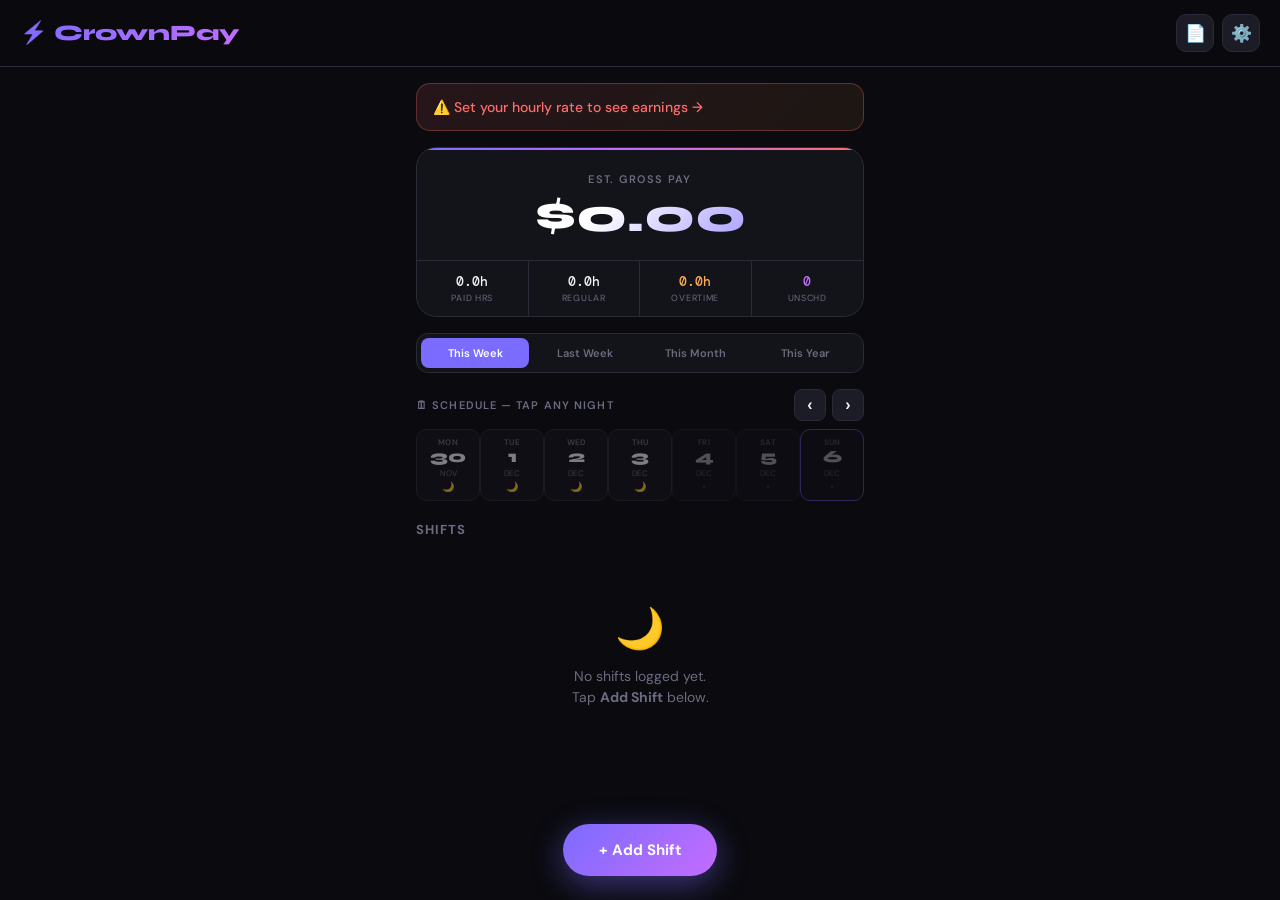
==== commit 6d367837: "Add crew/shift picker (A/B, days/nights), nights-only 5% diff, remove 8h preview row" ====
--- a/index.html
+++ b/index.html
@@ -78,7 +78,7 @@
         </div>
       </div>
       <div class="form-group">
-        <div class="form-label">Shift Date (Night Starting)</div>
+        <div class="form-label">Shift Date (Shift Starting)</div>
         <input type="date" class="form-input" id="shiftDate">
         <div class="crew-indicator scheduled" id="crewIndicator"><span>✓</span> A Crew scheduled night</div>
       </div>
@@ -142,6 +142,17 @@
           <input type="number" class="rate-input" id="rateInput" placeholder="0.00" step="0.01" min="0" inputmode="decimal">
         </div>
       </div>
+      <div class="form-group">
+        <div class="form-label">My Crew &amp; Shift</div>
+        <div class="seg" id="crewSeg">
+          <div class="seg-btn" data-val="A" onclick="setCrew('A')">A Crew</div>
+          <div class="seg-btn" data-val="B" onclick="setCrew('B')">B Crew</div>
+        </div>
+        <div class="seg" id="shiftSeg">
+          <div class="seg-btn" data-val="night" onclick="setShiftType('night')">🌙 Nights</div>
+          <div class="seg-btn" data-val="day" onclick="setShiftType('day')">☀️ Days</div>
+        </div>
+      </div>
       <div>
         <div class="form-label" style="margin-bottom:8px">Pay Preview (incl. 5% shift diff)</div>
         <div class="preview-table" id="previewTable"></div>
@@ -150,14 +161,14 @@
       <div>
         <div class="form-label" style="margin-bottom:8px">Union Rules</div>
         <div class="rules-grid">
-          <div class="rule-row"><div class="rule-icon">🌙</div><div><div class="rule-title">Shift Hours</div><div class="rule-detail">6 PM → 6 AM (12 hrs gross)</div></div></div>
+          <div class="rule-row"><div class="rule-icon">🌙</div><div><div class="rule-title">Shift Hours</div><div class="rule-detail" id="ruleHours">6 PM → 6 AM (12 hrs gross)</div></div></div>
           <div class="rule-row"><div class="rule-icon">☕</div><div><div class="rule-title">Unpaid Break</div><div class="rule-detail">30 min deducted → 11.5 hrs paid</div></div></div>
           <div class="rule-row"><div class="rule-icon">⚡</div><div><div class="rule-title">Overtime</div><div class="rule-detail">1.5× after 8 hrs/shift</div></div></div>
           <div class="rule-row"><div class="rule-icon">⭐</div><div><div class="rule-title">Unscheduled Day</div><div class="rule-detail">1.75× flat rate for full shift</div></div></div>
           <div class="rule-row"><div class="rule-icon">🎉</div><div><div class="rule-title">Holiday</div><div class="rule-detail">Worked: 1× + 0.5× premium + 13.25h flat · Not worked: 13.25h flat</div></div></div>
-          <div class="rule-row"><div class="rule-icon">💠</div><div><div class="rule-title">Shift Differential</div><div class="rule-detail">Flat 5% of base wage on worked hours</div></div></div>
+          <div class="rule-row"><div class="rule-icon">💠</div><div><div class="rule-title">Shift Differential</div><div class="rule-detail" id="ruleDiff">Flat 5% of base wage on worked hours (nights only)</div></div></div>
           <div class="rule-row"><div class="rule-icon">📅</div><div><div class="rule-title">Pay Period</div><div class="rule-detail">Monday → Sunday</div></div></div>
-          <div class="rule-row"><div class="rule-icon">🔄</div><div><div class="rule-title">A Crew Rotation</div><div class="rule-detail">4 ON / 4 OFF from May 14, 2026</div></div></div>
+          <div class="rule-row"><div class="rule-icon">🔄</div><div><div class="rule-title">Crew Rotation</div><div class="rule-detail" id="ruleRotation">A Crew Nights — 4 ON / 4 OFF</div></div></div>
         </div>
       </div>
       <div class="btn-row">
--- a/styles.css
+++ b/styles.css
@@ -28,10 +28,15 @@
 .period-tab{padding:8px 4px;text-align:center;border-radius:8px;font-size:11px;font-weight:600;color:var(--muted);cursor:pointer;user-select:none;transition:all .15s}
 .period-tab.active{background:var(--accent);color:#fff}
 .strip-label{font-size:11px;font-weight:600;letter-spacing:.1em;text-transform:uppercase;color:var(--muted);margin-bottom:8px}
+.strip-head{display:flex;align-items:center;justify-content:space-between;margin-bottom:8px}
+.strip-head .strip-label{margin-bottom:0}
+.strip-nav{display:flex;gap:6px}
+.strip-nav-btn{width:32px;height:32px;border-radius:8px;background:var(--surface2);border:1px solid var(--border);color:var(--text);font-size:16px;font-weight:700;cursor:pointer;display:flex;align-items:center;justify-content:center;padding:0}
+.strip-nav-btn:active{background:var(--border)}
 .strip-scroll{display:flex;overflow-x:auto;padding-bottom:4px;scrollbar-width:none;scroll-snap-type:x mandatory;-webkit-overflow-scrolling:touch}
 .strip-scroll::-webkit-scrollbar{display:none}
-.strip-week{flex-shrink:0;width:calc(100vw - 32px);display:flex;scroll-snap-align:start}
-.strip-day{flex-shrink:0;width:calc((100vw - 32px)/7);height:72px;background:var(--surface);border:1px solid var(--border);border-radius:10px;display:flex;flex-direction:column;align-items:center;justify-content:center;gap:1px;cursor:pointer;transition:transform .1s}
+.strip-week{flex-shrink:0;width:calc(min(100vw,480px) - 32px);display:flex;scroll-snap-align:start}
+.strip-day{flex-shrink:0;width:calc((min(100vw,480px) - 32px)/7);height:72px;background:var(--surface);border:1px solid var(--border);border-radius:10px;display:flex;flex-direction:column;align-items:center;justify-content:center;gap:1px;cursor:pointer;transition:transform .1s}
 .strip-day:active{transform:scale(.93)}
 .strip-day.today{border-color:var(--accent)}
 .strip-day.strip-past{opacity:.5}
@@ -110,6 +115,9 @@
 .rate-input-row{display:flex;align-items:center;gap:4px;background:var(--surface2);border:1px solid var(--border);border-radius:12px;padding:10px 14px}
 .rate-symbol{font-family:'Syne',sans-serif;font-size:24px;color:var(--muted)}
 .rate-input{flex:1;background:none;border:none;outline:none;font-family:'Syne',sans-serif;font-size:30px;font-weight:800;color:var(--text);width:100%}
+.seg{display:grid;grid-template-columns:1fr 1fr;background:var(--surface2);border:1px solid var(--border);border-radius:12px;padding:4px;gap:4px;margin-bottom:6px}
+.seg-btn{padding:10px 4px;text-align:center;border-radius:8px;font-size:13px;font-weight:600;color:var(--muted);cursor:pointer;user-select:none;transition:all .15s}
+.seg-btn.active{background:var(--accent);color:#fff}
 .rules-grid{display:flex;flex-direction:column;gap:8px}
 .rule-row{display:flex;align-items:center;gap:10px;padding:10px 12px;background:var(--surface2);border-radius:10px}
 .rule-icon{font-size:16px;width:24px;text-align:center}
